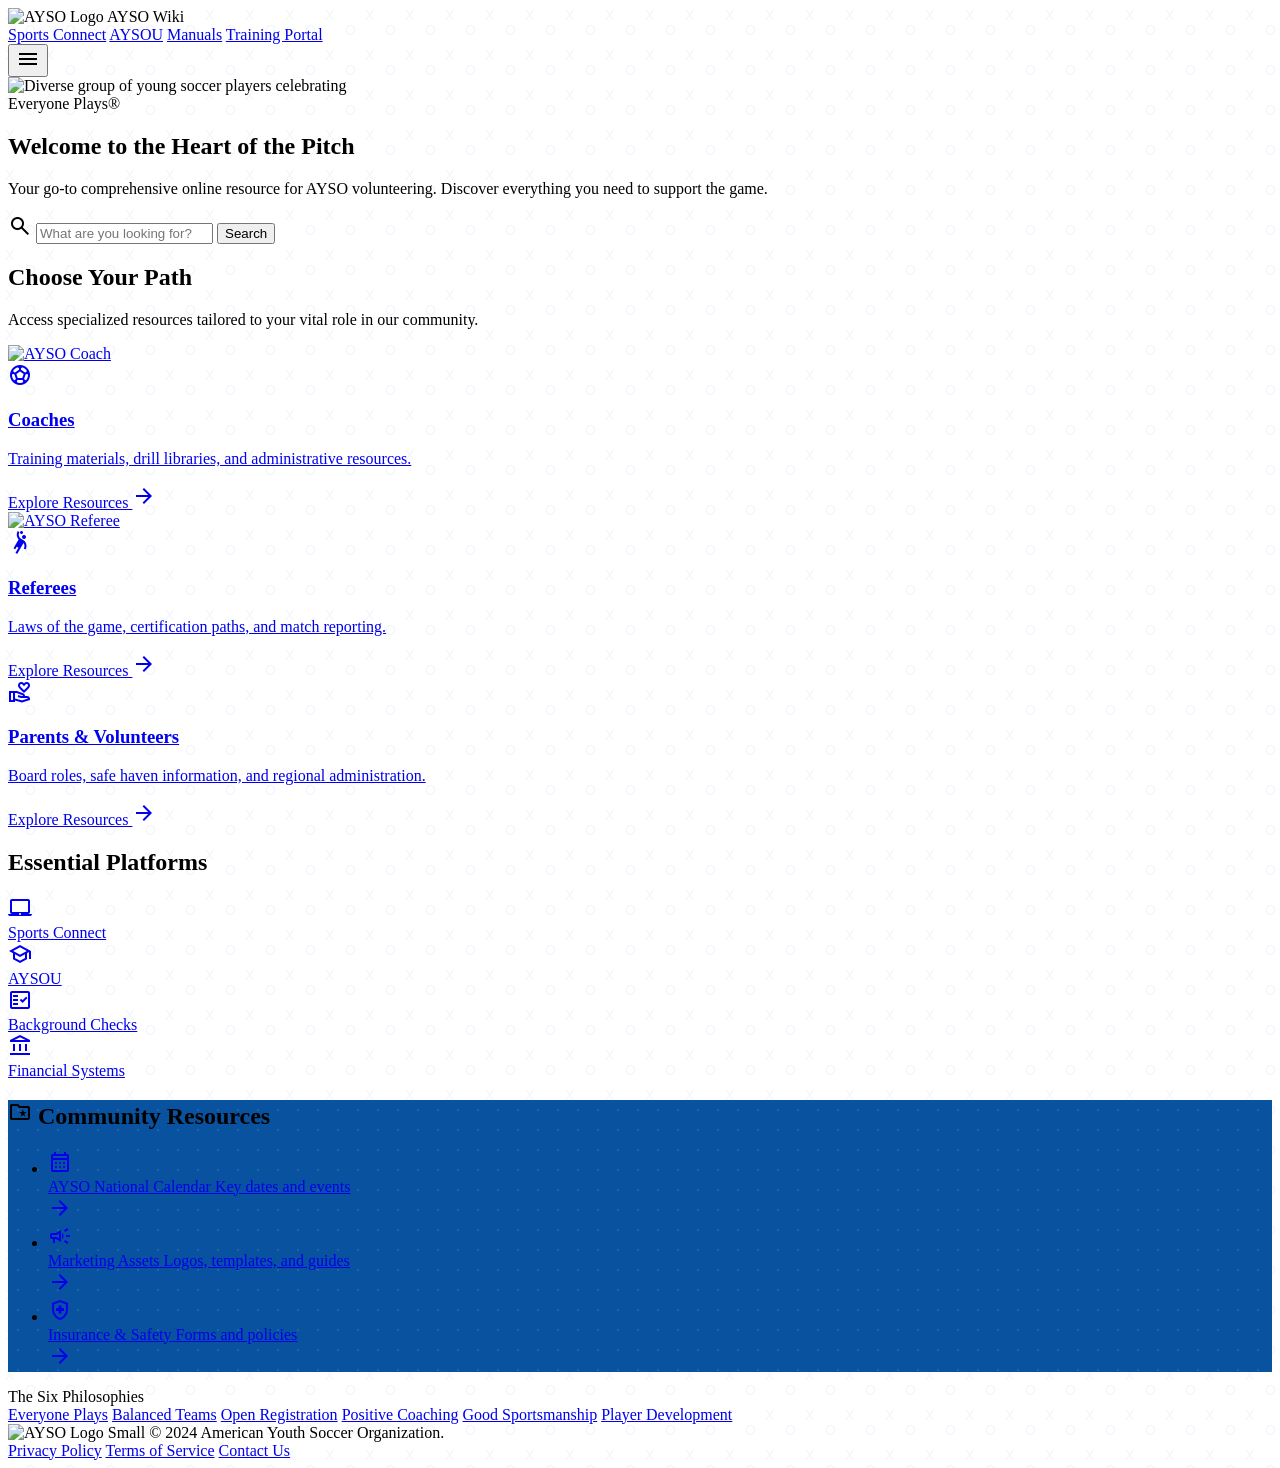
==== index.html @ 5b1cccb2 "Add initial index.html for AYSO Wiki homepage" ====
<!DOCTYPE html>

<html class="light" lang="en"><head>
<meta charset="utf-8"/>
<meta content="width=device-width, initial-scale=1.0" name="viewport"/>
<title>AYSO Wiki - Home</title>
<script src="https://cdn.tailwindcss.com?plugins=forms,container-queries"></script>
<link href="https://fonts.googleapis.com/css2?family=Roboto+Flex:opsz,wght@8..144,400;700&amp;family=Open+Sans:wght@400;700&amp;display=swap" rel="stylesheet"/>
<link href="https://fonts.googleapis.com/css2?family=Material+Symbols+Outlined:wght,FILL@100..700,0..1&amp;display=swap" rel="stylesheet"/>
<script id="tailwind-config">
        tailwind.config = {
            darkMode: "class",
            theme: {
                extend: {
                    "colors": {
                        "surface-variant": "#e4e2e2",
                        "secondary": "#b81114",
                        "on-primary-container": "#a9c8ff",
                        "trophy-gold": "#ffcd00",
                        "surface-container-low": "#f5f3f3",
                        "on-error": "#ffffff",
                        "secondary-fixed-dim": "#ffb4aa",
                        "secondary-fixed": "#ffdad5",
                        "on-background": "#1b1c1c",
                        "primary-fixed-dim": "#a9c7ff",
                        "on-surface-variant": "#424751",
                        "tertiary": "#214400",
                        "primary-container": "#08529f",
                        "error": "#ba1a1a",
                        "primary-fixed": "#d6e3ff",
                        "tertiary-fixed-dim": "#9bd767",
                        "pitch-green": "#6ba43a",
                        "on-primary-fixed": "#001b3d",
                        "surface-container-highest": "#e4e2e2",
                        "on-primary-fixed-variant": "#00468b",
                        "on-error-container": "#93000a",
                        "on-secondary-fixed-variant": "#930009",
                        "primary": "#003b77",
                        "on-tertiary-container": "#9bd867",
                        "on-secondary-container": "#fffbff",
                        "background": "#fbf9f8",
                        "surface-dim": "#dbd9d9",
                        "surface": "#fbf9f8",
                        "surface-container-high": "#eae8e7",
                        "surface-bright": "#fbf9f8",
                        "ayso-blue": "#08529f",
                        "surface-container-lowest": "#ffffff",
                        "ayso-red": "#ef3e35",
                        "surface-container": "#f0eded",
                        "secondary-container": "#dc302a",
                        "on-secondary-fixed": "#410001",
                        "error-container": "#ffdad6",
                        "on-tertiary-fixed": "#0c2000",
                        "outline": "#727782",
                        "inverse-on-surface": "#f2f0f0",
                        "on-primary": "#ffffff",
                        "surface-tint": "#205eab",
                        "navy-deep": "#0a2240",
                        "tertiary-container": "#305e00",
                        "inverse-surface": "#303030",
                        "on-tertiary-fixed-variant": "#285000",
                        "inverse-primary": "#a9c7ff",
                        "outline-variant": "#c2c6d3",
                        "on-surface": "#1b1c1c",
                        "tertiary-fixed": "#b6f47f",
                        "on-secondary": "#ffffff",
                        "canvas-white": "#ffffff",
                        "on-tertiary": "#ffffff",
                        "sky-blue": "#3cb4e5"
                    },
                    "borderRadius": {
                        "DEFAULT": "0.125rem",
                        "lg": "0.25rem",
                        "xl": "0.5rem",
                        "full": "0.75rem"
                    },
                    "spacing": {
                        "margin-mobile": "20px",
                        "gutter-mobile": "16px",
                        "unit": "8px",
                        "margin-desktop": "40px",
                        "gutter-desktop": "24px"
                    },
                    "fontFamily": {
                        "label-lg": ["Open Sans"],
                        "display-lg": ["Roboto Flex"],
                        "headline-md": ["Roboto Flex"],
                        "body-sm": ["Open Sans"],
                        "headline-sm": ["Roboto Flex"],
                        "headline-lg-mobile": ["Roboto Flex"],
                        "body-lg": ["Open Sans"],
                        "body-md": ["Open Sans"],
                        "label-md": ["Open Sans"],
                        "headline-lg": ["Roboto Flex"]
                    },
                    "fontSize": {
                        "label-lg": ["14px", { "lineHeight": "20px", "letterSpacing": "0.05em", "fontWeight": "700" }],
                        "display-lg": ["48px", { "lineHeight": "56px", "letterSpacing": "-0.02em", "fontWeight": "700" }],
                        "headline-md": ["24px", { "lineHeight": "32px", "fontWeight": "700" }],
                        "body-sm": ["14px", { "lineHeight": "24px", "fontWeight": "400" }],
                        "headline-sm": ["20px", { "lineHeight": "28px", "fontWeight": "700" }],
                        "headline-lg-mobile": ["28px", { "lineHeight": "36px", "fontWeight": "700" }],
                        "body-lg": ["18px", { "lineHeight": "32px", "fontWeight": "400" }],
                        "body-md": ["16px", { "lineHeight": "28px", "fontWeight": "400" }],
                        "label-md": ["12px", { "lineHeight": "16px", "letterSpacing": "0.05em", "fontWeight": "700" }],
                        "headline-lg": ["32px", { "lineHeight": "40px", "fontWeight": "700" }]
                    }
                }
            }
        }
    </script>
<style>
        .chalkboard-bg {
            background-color: #08529f;
            background-image: radial-gradient(rgba(255, 255, 255, 0.1) 1px, transparent 1px);
            background-size: 20px 20px;
        }
        .xo-pattern {
            background-image: url('data:image/svg+xml;utf8,<svg width="40" height="40" viewBox="0 0 40 40" xmlns="http://www.w3.org/2000/svg"><text x="5" y="20" fill="rgba(8,82,159,0.05)" font-family="sans-serif" font-size="14">X</text><text x="25" y="35" fill="rgba(8,82,159,0.05)" font-family="sans-serif" font-size="14">O</text></svg>');
        }
        .hero-overlay {
            background: linear-gradient(to right, rgba(8, 82, 159, 0.9) 0%, rgba(8, 82, 159, 0.6) 50%, rgba(0, 0, 0, 0.2) 100%);
        }
    </style>
</head>
<body class="bg-background text-on-background font-body-md min-h-screen flex flex-col xo-pattern">
<!-- Top Navigation -->
<header class="bg-canvas-white/95 backdrop-blur-sm border-b border-outline-variant shadow-sm sticky top-0 z-50">
<div class="max-w-7xl mx-auto px-margin-mobile md:px-margin-desktop h-20 flex justify-between items-center">
<div class="flex items-center gap-4">
<img alt="AYSO Logo" class="h-12 w-auto" src="https://lh3.googleusercontent.com/aida/[base64]"/>
<span class="font-headline-md text-ayso-blue font-bold hidden sm:block">AYSO Wiki</span>
</div>
<nav class="hidden md:flex items-center gap-8 font-label-lg">
<a class="text-on-surface hover:text-ayso-red transition-colors" href="#">Sports Connect</a>
<a class="text-on-surface hover:text-ayso-red transition-colors" href="#">AYSOU</a>
<a class="text-on-surface hover:text-ayso-red transition-colors" href="#">Manuals</a>
<a class="bg-ayso-red text-white px-6 py-2 rounded-full hover:bg-secondary-container transition-colors uppercase tracking-wider" href="#">Training Portal</a>
</nav>
<div class="flex items-center gap-4 md:hidden">
<button class="text-ayso-blue p-2">
<span class="material-symbols-outlined text-[28px]">menu</span>
</button>
</div>
</div>
</header>
<!-- Main Content -->
<main class="flex-1">
<!-- Hero Section -->
<section class="relative min-h-[80vh] flex items-center justify-center overflow-hidden">
<img alt="Diverse group of young soccer players celebrating" class="absolute inset-0 w-full h-full object-cover object-center" src="https://lh3.googleusercontent.com/aida-public/[base64]"/>
<div class="absolute inset-0 hero-overlay"></div>
<div class="relative z-10 w-full max-w-7xl mx-auto px-margin-mobile md:px-margin-desktop text-canvas-white">
<div class="max-w-2xl">
<span class="inline-block px-4 py-1 bg-ayso-red text-white font-label-lg rounded-full uppercase tracking-wider mb-6">Everyone Plays®</span>
<h1 class="font-display-lg text-5xl md:text-7xl font-bold mb-6 leading-tight drop-shadow-lg">Welcome to the Heart of the Pitch</h1>
<p class="font-body-lg text-xl md:text-2xl mb-10 opacity-95 drop-shadow-md">Your go-to comprehensive online resource for AYSO volunteering. Discover everything you need to support the game.</p>
<div class="relative max-w-xl">
<span class="material-symbols-outlined absolute left-4 top-1/2 -translate-y-1/2 text-ayso-blue text-[28px]">search</span>
<input class="w-full pl-14 pr-6 py-5 rounded-full border-0 focus:ring-4 focus:ring-ayso-blue/50 shadow-2xl text-body-lg bg-canvas-white text-on-surface placeholder-outline" placeholder="What are you looking for?" type="text"/>
<button class="absolute right-2 top-1/2 -translate-y-1/2 bg-ayso-blue text-white px-6 py-3 rounded-full font-label-lg hover:bg-navy-deep transition-colors">Search</button>
</div>
</div>
</div>
<!-- Chalkboard dots overlay effect -->
<div class="absolute inset-0 bg-[radial-gradient(rgba(255,255,255,0.1)_2px,transparent_2px)] bg-[size:40px_40px] pointer-events-none opacity-30"></div>
</section>
<div class="max-w-7xl mx-auto px-margin-mobile md:px-margin-desktop py-20 space-y-24">
<!-- Dynamic Role Navigation -->
<section>
<div class="text-center max-w-3xl mx-auto mb-16">
<h2 class="font-headline-lg text-4xl text-ayso-blue font-bold mb-4">Choose Your Path</h2>
<p class="text-body-lg text-on-surface-variant">Access specialized resources tailored to your vital role in our community.</p>
</div>
<div class="grid grid-cols-1 md:grid-cols-3 gap-8">
<!-- Coaches Card -->
<a class="group relative rounded-2xl overflow-hidden shadow-lg hover:shadow-2xl transition-all duration-300 block aspect-[4/5]" href="#">
<img alt="AYSO Coach" class="absolute inset-0 w-full h-full object-cover group-hover:scale-105 transition-transform duration-700" src="https://lh3.googleusercontent.com/aida-public/[base64]"/>
<div class="absolute inset-0 bg-gradient-to-t from-navy-deep via-navy-deep/40 to-transparent"></div>
<div class="absolute bottom-0 left-0 p-8 w-full">
<div class="w-14 h-14 bg-ayso-blue text-white rounded-full flex items-center justify-center mb-6 group-hover:bg-ayso-red transition-colors shadow-lg">
<span class="material-symbols-outlined text-[32px]">sports_soccer</span>
</div>
<h3 class="font-headline-md text-3xl text-white font-bold mb-3">Coaches</h3>
<p class="text-white/90 text-body-md mb-6 line-clamp-2">Training materials, drill libraries, and administrative resources.</p>
<span class="text-ayso-red font-label-lg uppercase tracking-wider flex items-center gap-2 group-hover:gap-4 transition-all">Explore Resources <span class="material-symbols-outlined">arrow_forward</span></span>
</div>
</a>
<!-- Referees Card -->
<a class="group relative rounded-2xl overflow-hidden shadow-lg hover:shadow-2xl transition-all duration-300 block aspect-[4/5]" href="#">
<img alt="AYSO Referee" class="absolute inset-0 w-full h-full object-cover group-hover:scale-105 transition-transform duration-700" src="https://lh3.googleusercontent.com/aida-public/[base64]"/>
<div class="absolute inset-0 bg-gradient-to-t from-navy-deep via-navy-deep/40 to-transparent"></div>
<div class="absolute bottom-0 left-0 p-8 w-full">
<div class="w-14 h-14 bg-ayso-blue text-white rounded-full flex items-center justify-center mb-6 group-hover:bg-ayso-red transition-colors shadow-lg">
<span class="material-symbols-outlined text-[32px]">sports_handball</span>
</div>
<h3 class="font-headline-md text-3xl text-white font-bold mb-3">Referees</h3>
<p class="text-white/90 text-body-md mb-6 line-clamp-2">Laws of the game, certification paths, and match reporting.</p>
<span class="text-ayso-red font-label-lg uppercase tracking-wider flex items-center gap-2 group-hover:gap-4 transition-all">Explore Resources <span class="material-symbols-outlined">arrow_forward</span></span>
</div>
</a>
<!-- Volunteers Card -->
<a class="group relative rounded-2xl overflow-hidden shadow-lg hover:shadow-2xl transition-all duration-300 block aspect-[4/5] bg-ayso-blue" href="#">
<div class="absolute inset-0 bg-[radial-gradient(rgba(255,255,255,0.2)_2px,transparent_2px)] bg-[size:20px_20px] opacity-50"></div>
<div class="absolute inset-0 bg-gradient-to-t from-navy-deep to-transparent"></div>
<div class="absolute bottom-0 left-0 p-8 w-full z-10">
<div class="w-14 h-14 bg-canvas-white text-ayso-blue rounded-full flex items-center justify-center mb-6 group-hover:bg-ayso-red group-hover:text-white transition-colors shadow-lg">
<span class="material-symbols-outlined text-[32px]">volunteer_activism</span>
</div>
<h3 class="font-headline-md text-3xl text-white font-bold mb-3">Parents &amp; Volunteers</h3>
<p class="text-white/90 text-body-md mb-6 line-clamp-2">Board roles, safe haven information, and regional administration.</p>
<span class="text-ayso-red font-label-lg uppercase tracking-wider flex items-center gap-2 group-hover:gap-4 transition-all">Explore Resources <span class="material-symbols-outlined">arrow_forward</span></span>
</div>
</a>
</div>
</section>
<!-- Quick Links & Resources Grid -->
<section class="grid grid-cols-1 lg:grid-cols-2 gap-12">
<div class="bg-surface-container-lowest rounded-3xl p-10 border border-outline-variant shadow-sm relative overflow-hidden">
<div class="absolute top-0 right-0 w-64 h-64 bg-ayso-blue/5 rounded-full blur-3xl -translate-y-1/2 translate-x-1/2"></div>
<h2 class="font-headline-md text-3xl text-ayso-blue mb-8 relative z-10">Essential Platforms</h2>
<div class="grid grid-cols-2 gap-6 relative z-10">
<a class="bg-surface-bright border border-outline-variant rounded-xl p-6 flex flex-col items-center text-center hover:border-ayso-blue hover:shadow-md hover:-translate-y-1 transition-all" href="#">
<div class="w-16 h-16 bg-surface-container-low rounded-full flex items-center justify-center mb-4">
<span class="material-symbols-outlined text-ayso-blue text-[32px]">laptop_mac</span>
</div>
<span class="font-label-lg text-on-surface">Sports Connect</span>
</a>
<a class="bg-surface-bright border border-outline-variant rounded-xl p-6 flex flex-col items-center text-center hover:border-ayso-blue hover:shadow-md hover:-translate-y-1 transition-all" href="#">
<div class="w-16 h-16 bg-surface-container-low rounded-full flex items-center justify-center mb-4">
<span class="material-symbols-outlined text-ayso-blue text-[32px]">school</span>
</div>
<span class="font-label-lg text-on-surface">AYSOU</span>
</a>
<a class="bg-surface-bright border border-outline-variant rounded-xl p-6 flex flex-col items-center text-center hover:border-ayso-blue hover:shadow-md hover:-translate-y-1 transition-all" href="#">
<div class="w-16 h-16 bg-surface-container-low rounded-full flex items-center justify-center mb-4">
<span class="material-symbols-outlined text-ayso-blue text-[32px]">fact_check</span>
</div>
<span class="font-label-lg text-on-surface">Background Checks</span>
</a>
<a class="bg-surface-bright border border-outline-variant rounded-xl p-6 flex flex-col items-center text-center hover:border-ayso-blue hover:shadow-md hover:-translate-y-1 transition-all" href="#">
<div class="w-16 h-16 bg-surface-container-low rounded-full flex items-center justify-center mb-4">
<span class="material-symbols-outlined text-ayso-blue text-[32px]">account_balance</span>
</div>
<span class="font-label-lg text-on-surface">Financial Systems</span>
</a>
</div>
</div>
<div class="bg-navy-deep text-white rounded-3xl p-10 shadow-xl relative overflow-hidden chalkboard-bg">
<h2 class="font-headline-md text-3xl mb-8 relative z-10 flex items-center gap-3">
<span class="material-symbols-outlined text-ayso-red text-[36px]">folder_special</span>
                        Community Resources
                    </h2>
<ul class="space-y-4 relative z-10">
<li>
<a class="flex items-center p-4 bg-white/10 rounded-xl hover:bg-ayso-red transition-colors group" href="#">
<div class="w-12 h-12 bg-white/20 rounded-lg flex items-center justify-center mr-4 group-hover:bg-white/30">
<span class="material-symbols-outlined text-white text-[24px]">calendar_month</span>
</div>
<div class="flex-1">
<span class="font-label-lg text-lg block">AYSO National Calendar</span>
<span class="text-white/70 text-sm">Key dates and events</span>
</div>
<span class="material-symbols-outlined text-white/50 group-hover:text-white group-hover:translate-x-1 transition-all">arrow_forward</span>
</a>
</li>
<li>
<a class="flex items-center p-4 bg-white/10 rounded-xl hover:bg-ayso-red transition-colors group" href="#">
<div class="w-12 h-12 bg-white/20 rounded-lg flex items-center justify-center mr-4 group-hover:bg-white/30">
<span class="material-symbols-outlined text-white text-[24px]">campaign</span>
</div>
<div class="flex-1">
<span class="font-label-lg text-lg block">Marketing Assets</span>
<span class="text-white/70 text-sm">Logos, templates, and guides</span>
</div>
<span class="material-symbols-outlined text-white/50 group-hover:text-white group-hover:translate-x-1 transition-all">arrow_forward</span>
</a>
</li>
<li>
<a class="flex items-center p-4 bg-white/10 rounded-xl hover:bg-ayso-red transition-colors group" href="#">
<div class="w-12 h-12 bg-white/20 rounded-lg flex items-center justify-center mr-4 group-hover:bg-white/30">
<span class="material-symbols-outlined text-white text-[24px]">health_and_safety</span>
</div>
<div class="flex-1">
<span class="font-label-lg text-lg block">Insurance &amp; Safety</span>
<span class="text-white/70 text-sm">Forms and policies</span>
</div>
<span class="material-symbols-outlined text-white/50 group-hover:text-white group-hover:translate-x-1 transition-all">arrow_forward</span>
</a>
</li>
</ul>
</div>
</section>
</div>
</main>
<!-- Footer -->
<footer class="bg-ayso-blue text-canvas-white py-16 px-margin-desktop w-full relative z-20">
<div class="max-w-7xl mx-auto flex flex-col items-center text-center gap-8">
<div class="font-headline-md text-3xl font-bold text-white mb-2">The Six Philosophies</div>
<div class="flex flex-wrap justify-center gap-6 md:gap-10 max-w-5xl">
<a class="text-white font-label-lg text-lg underline decoration-ayso-red decoration-2 underline-offset-4 hover:text-trophy-gold transition-colors" href="#">Everyone Plays</a>
<a class="text-white/90 font-label-lg text-lg hover:text-white hover:underline decoration-ayso-red decoration-2 underline-offset-4 transition-all" href="#">Balanced Teams</a>
<a class="text-white/90 font-label-lg text-lg hover:text-white hover:underline decoration-ayso-red decoration-2 underline-offset-4 transition-all" href="#">Open Registration</a>
<a class="text-white/90 font-label-lg text-lg hover:text-white hover:underline decoration-ayso-red decoration-2 underline-offset-4 transition-all" href="#">Positive Coaching</a>
<a class="text-white/90 font-label-lg text-lg hover:text-white hover:underline decoration-ayso-red decoration-2 underline-offset-4 transition-all" href="#">Good Sportsmanship</a>
<a class="text-white/90 font-label-lg text-lg hover:text-white hover:underline decoration-ayso-red decoration-2 underline-offset-4 transition-all" href="#">Player Development</a>
</div>
<div class="w-full h-px bg-white/20 my-4 max-w-3xl"></div>
<div class="flex flex-col md:flex-row items-center justify-between w-full max-w-5xl text-white/70 text-sm">
<div class="flex items-center gap-4 mb-4 md:mb-0">
<img alt="AYSO Logo Small" class="h-8 w-auto brightness-0 invert opacity-70" src="https://lh3.googleusercontent.com/aida/[base64]"/>
<span>© 2024 American Youth Soccer Organization.</span>
</div>
<div class="flex gap-6">
<a class="hover:text-white transition-colors" href="#">Privacy Policy</a>
<a class="hover:text-white transition-colors" href="#">Terms of Service</a>
<a class="hover:text-white transition-colors" href="#">Contact Us</a>
</div>
</div>
</div>
</footer>
</body></html>
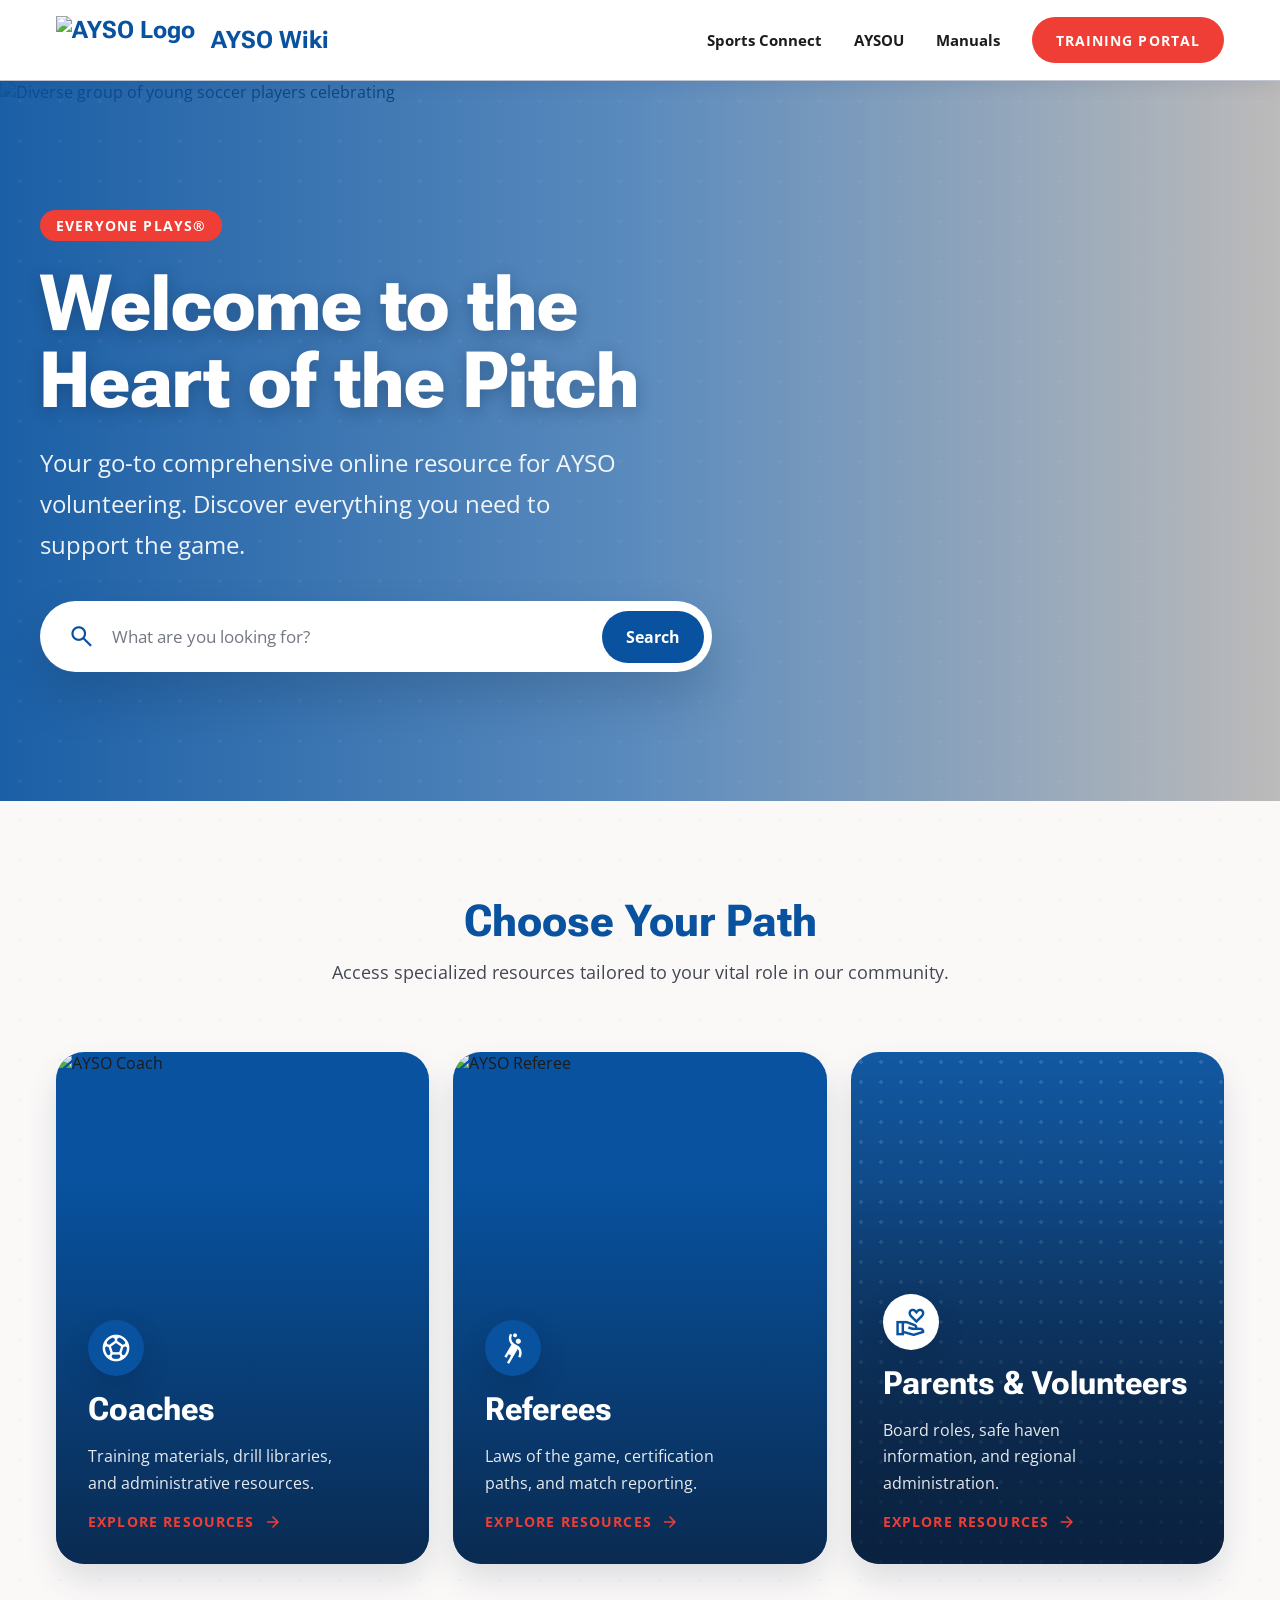
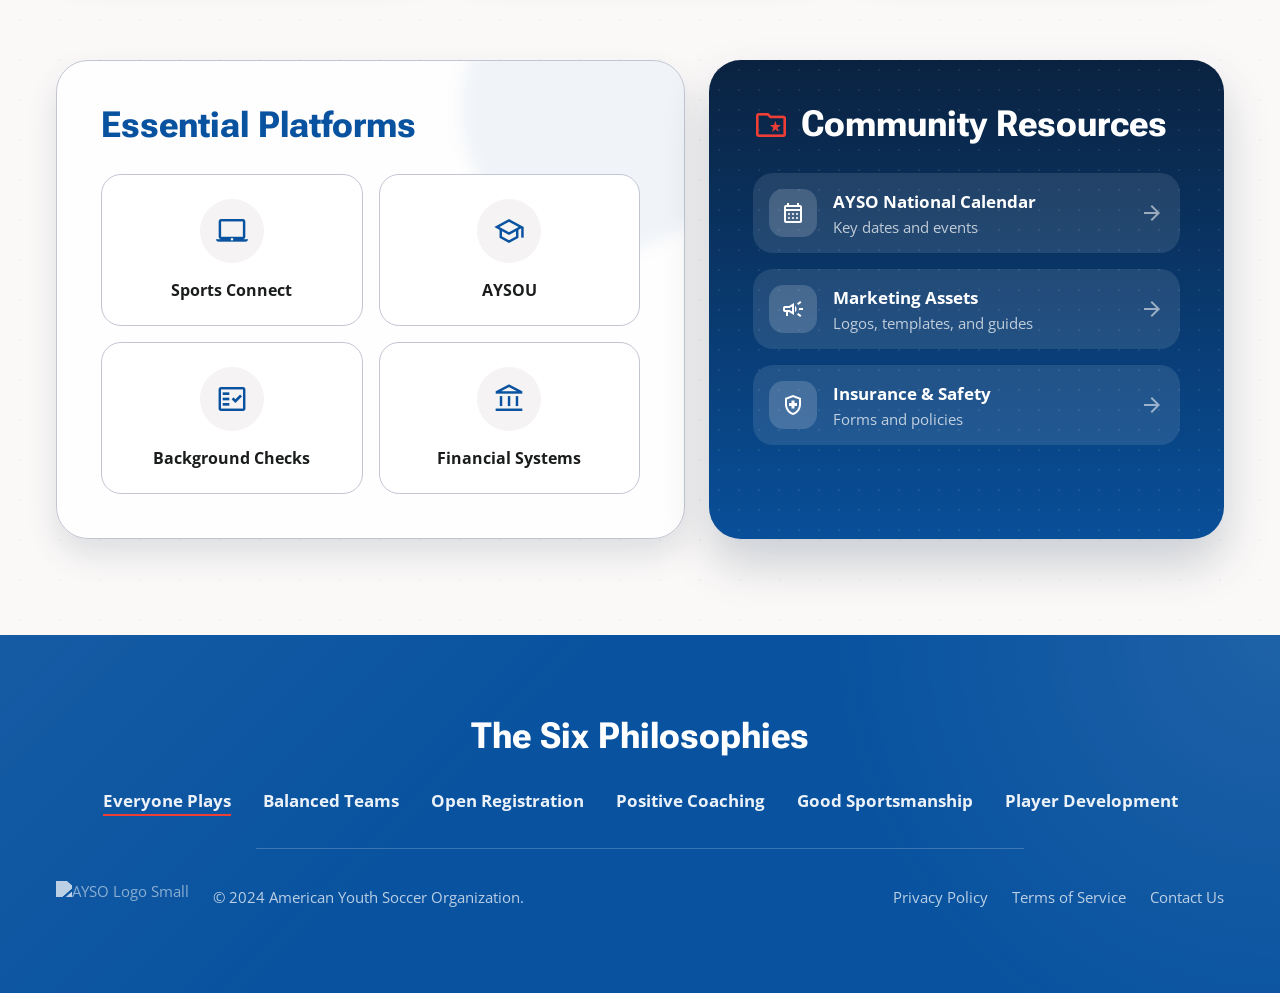
==== commit 7fc6efec: "Remove tailwind" ====
--- a/index.html
+++ b/index.html
@@ -1,322 +1,200 @@
 <!DOCTYPE html>
-
-<html class="light" lang="en"><head>
-<meta charset="utf-8"/>
-<meta content="width=device-width, initial-scale=1.0" name="viewport"/>
-<title>AYSO Wiki - Home</title>
-<script src="https://cdn.tailwindcss.com?plugins=forms,container-queries"></script>
-<link href="https://fonts.googleapis.com/css2?family=Roboto+Flex:opsz,wght@8..144,400;700&amp;family=Open+Sans:wght@400;700&amp;display=swap" rel="stylesheet"/>
-<link href="https://fonts.googleapis.com/css2?family=Material+Symbols+Outlined:wght,FILL@100..700,0..1&amp;display=swap" rel="stylesheet"/>
-<script id="tailwind-config">
-        tailwind.config = {
-            darkMode: "class",
-            theme: {
-                extend: {
-                    "colors": {
-                        "surface-variant": "#e4e2e2",
-                        "secondary": "#b81114",
-                        "on-primary-container": "#a9c8ff",
-                        "trophy-gold": "#ffcd00",
-                        "surface-container-low": "#f5f3f3",
-                        "on-error": "#ffffff",
-                        "secondary-fixed-dim": "#ffb4aa",
-                        "secondary-fixed": "#ffdad5",
-                        "on-background": "#1b1c1c",
-                        "primary-fixed-dim": "#a9c7ff",
-                        "on-surface-variant": "#424751",
-                        "tertiary": "#214400",
-                        "primary-container": "#08529f",
-                        "error": "#ba1a1a",
-                        "primary-fixed": "#d6e3ff",
-                        "tertiary-fixed-dim": "#9bd767",
-                        "pitch-green": "#6ba43a",
-                        "on-primary-fixed": "#001b3d",
-                        "surface-container-highest": "#e4e2e2",
-                        "on-primary-fixed-variant": "#00468b",
-                        "on-error-container": "#93000a",
-                        "on-secondary-fixed-variant": "#930009",
-                        "primary": "#003b77",
-                        "on-tertiary-container": "#9bd867",
-                        "on-secondary-container": "#fffbff",
-                        "background": "#fbf9f8",
-                        "surface-dim": "#dbd9d9",
-                        "surface": "#fbf9f8",
-                        "surface-container-high": "#eae8e7",
-                        "surface-bright": "#fbf9f8",
-                        "ayso-blue": "#08529f",
-                        "surface-container-lowest": "#ffffff",
-                        "ayso-red": "#ef3e35",
-                        "surface-container": "#f0eded",
-                        "secondary-container": "#dc302a",
-                        "on-secondary-fixed": "#410001",
-                        "error-container": "#ffdad6",
-                        "on-tertiary-fixed": "#0c2000",
-                        "outline": "#727782",
-                        "inverse-on-surface": "#f2f0f0",
-                        "on-primary": "#ffffff",
-                        "surface-tint": "#205eab",
-                        "navy-deep": "#0a2240",
-                        "tertiary-container": "#305e00",
-                        "inverse-surface": "#303030",
-                        "on-tertiary-fixed-variant": "#285000",
-                        "inverse-primary": "#a9c7ff",
-                        "outline-variant": "#c2c6d3",
-                        "on-surface": "#1b1c1c",
-                        "tertiary-fixed": "#b6f47f",
-                        "on-secondary": "#ffffff",
-                        "canvas-white": "#ffffff",
-                        "on-tertiary": "#ffffff",
-                        "sky-blue": "#3cb4e5"
-                    },
-                    "borderRadius": {
-                        "DEFAULT": "0.125rem",
-                        "lg": "0.25rem",
-                        "xl": "0.5rem",
-                        "full": "0.75rem"
-                    },
-                    "spacing": {
-                        "margin-mobile": "20px",
-                        "gutter-mobile": "16px",
-                        "unit": "8px",
-                        "margin-desktop": "40px",
-                        "gutter-desktop": "24px"
-                    },
-                    "fontFamily": {
-                        "label-lg": ["Open Sans"],
-                        "display-lg": ["Roboto Flex"],
-                        "headline-md": ["Roboto Flex"],
-                        "body-sm": ["Open Sans"],
-                        "headline-sm": ["Roboto Flex"],
-                        "headline-lg-mobile": ["Roboto Flex"],
-                        "body-lg": ["Open Sans"],
-                        "body-md": ["Open Sans"],
-                        "label-md": ["Open Sans"],
-                        "headline-lg": ["Roboto Flex"]
-                    },
-                    "fontSize": {
-                        "label-lg": ["14px", { "lineHeight": "20px", "letterSpacing": "0.05em", "fontWeight": "700" }],
-                        "display-lg": ["48px", { "lineHeight": "56px", "letterSpacing": "-0.02em", "fontWeight": "700" }],
-                        "headline-md": ["24px", { "lineHeight": "32px", "fontWeight": "700" }],
-                        "body-sm": ["14px", { "lineHeight": "24px", "fontWeight": "400" }],
-                        "headline-sm": ["20px", { "lineHeight": "28px", "fontWeight": "700" }],
-                        "headline-lg-mobile": ["28px", { "lineHeight": "36px", "fontWeight": "700" }],
-                        "body-lg": ["18px", { "lineHeight": "32px", "fontWeight": "400" }],
-                        "body-md": ["16px", { "lineHeight": "28px", "fontWeight": "400" }],
-                        "label-md": ["12px", { "lineHeight": "16px", "letterSpacing": "0.05em", "fontWeight": "700" }],
-                        "headline-lg": ["32px", { "lineHeight": "40px", "fontWeight": "700" }]
-                    }
-                }
-            }
-        }
-    </script>
-<style>
-        .chalkboard-bg {
-            background-color: #08529f;
-            background-image: radial-gradient(rgba(255, 255, 255, 0.1) 1px, transparent 1px);
-            background-size: 20px 20px;
-        }
-        .xo-pattern {
-            background-image: url('data:image/svg+xml;utf8,<svg width="40" height="40" viewBox="0 0 40 40" xmlns="http://www.w3.org/2000/svg"><text x="5" y="20" fill="rgba(8,82,159,0.05)" font-family="sans-serif" font-size="14">X</text><text x="25" y="35" fill="rgba(8,82,159,0.05)" font-family="sans-serif" font-size="14">O</text></svg>');
-        }
-        .hero-overlay {
-            background: linear-gradient(to right, rgba(8, 82, 159, 0.9) 0%, rgba(8, 82, 159, 0.6) 50%, rgba(0, 0, 0, 0.2) 100%);
-        }
-    </style>
+<html lang="en">
+<head>
+    <meta charset="utf-8"/>
+    <meta content="width=device-width, initial-scale=1.0" name="viewport"/>
+    <title>AYSO Wiki - Home</title>
+    <link href="https://fonts.googleapis.com" rel="preconnect"/>
+    <link crossorigin="" href="https://fonts.gstatic.com" rel="preconnect"/>
+    <link href="https://fonts.googleapis.com/css2?family=Roboto+Flex:opsz,wght@8..144,400;700&amp;family=Open+Sans:wght@400;700&amp;display=swap" rel="stylesheet"/>
+    <link href="https://fonts.googleapis.com/css2?family=Material+Symbols+Outlined:wght,FILL@100..700,0..1&amp;display=swap" rel="stylesheet"/>
+    <link href="styles.css" rel="stylesheet"/>
 </head>
-<body class="bg-background text-on-background font-body-md min-h-screen flex flex-col xo-pattern">
-<!-- Top Navigation -->
-<header class="bg-canvas-white/95 backdrop-blur-sm border-b border-outline-variant shadow-sm sticky top-0 z-50">
-<div class="max-w-7xl mx-auto px-margin-mobile md:px-margin-desktop h-20 flex justify-between items-center">
-<div class="flex items-center gap-4">
-<img alt="AYSO Logo" class="h-12 w-auto" src="https://lh3.googleusercontent.com/aida/[base64]"/>
-<span class="font-headline-md text-ayso-blue font-bold hidden sm:block">AYSO Wiki</span>
-</div>
-<nav class="hidden md:flex items-center gap-8 font-label-lg">
-<a class="text-on-surface hover:text-ayso-red transition-colors" href="#">Sports Connect</a>
-<a class="text-on-surface hover:text-ayso-red transition-colors" href="#">AYSOU</a>
-<a class="text-on-surface hover:text-ayso-red transition-colors" href="#">Manuals</a>
-<a class="bg-ayso-red text-white px-6 py-2 rounded-full hover:bg-secondary-container transition-colors uppercase tracking-wider" href="#">Training Portal</a>
-</nav>
-<div class="flex items-center gap-4 md:hidden">
-<button class="text-ayso-blue p-2">
-<span class="material-symbols-outlined text-[28px]">menu</span>
-</button>
-</div>
-</div>
-</header>
-<!-- Main Content -->
-<main class="flex-1">
-<!-- Hero Section -->
-<section class="relative min-h-[80vh] flex items-center justify-center overflow-hidden">
-<img alt="Diverse group of young soccer players celebrating" class="absolute inset-0 w-full h-full object-cover object-center" src="https://lh3.googleusercontent.com/aida-public/[base64]"/>
-<div class="absolute inset-0 hero-overlay"></div>
-<div class="relative z-10 w-full max-w-7xl mx-auto px-margin-mobile md:px-margin-desktop text-canvas-white">
-<div class="max-w-2xl">
-<span class="inline-block px-4 py-1 bg-ayso-red text-white font-label-lg rounded-full uppercase tracking-wider mb-6">Everyone Plays®</span>
-<h1 class="font-display-lg text-5xl md:text-7xl font-bold mb-6 leading-tight drop-shadow-lg">Welcome to the Heart of the Pitch</h1>
-<p class="font-body-lg text-xl md:text-2xl mb-10 opacity-95 drop-shadow-md">Your go-to comprehensive online resource for AYSO volunteering. Discover everything you need to support the game.</p>
-<div class="relative max-w-xl">
-<span class="material-symbols-outlined absolute left-4 top-1/2 -translate-y-1/2 text-ayso-blue text-[28px]">search</span>
-<input class="w-full pl-14 pr-6 py-5 rounded-full border-0 focus:ring-4 focus:ring-ayso-blue/50 shadow-2xl text-body-lg bg-canvas-white text-on-surface placeholder-outline" placeholder="What are you looking for?" type="text"/>
-<button class="absolute right-2 top-1/2 -translate-y-1/2 bg-ayso-blue text-white px-6 py-3 rounded-full font-label-lg hover:bg-navy-deep transition-colors">Search</button>
-</div>
-</div>
-</div>
-<!-- Chalkboard dots overlay effect -->
-<div class="absolute inset-0 bg-[radial-gradient(rgba(255,255,255,0.1)_2px,transparent_2px)] bg-[size:40px_40px] pointer-events-none opacity-30"></div>
-</section>
-<div class="max-w-7xl mx-auto px-margin-mobile md:px-margin-desktop py-20 space-y-24">
-<!-- Dynamic Role Navigation -->
-<section>
-<div class="text-center max-w-3xl mx-auto mb-16">
-<h2 class="font-headline-lg text-4xl text-ayso-blue font-bold mb-4">Choose Your Path</h2>
-<p class="text-body-lg text-on-surface-variant">Access specialized resources tailored to your vital role in our community.</p>
-</div>
-<div class="grid grid-cols-1 md:grid-cols-3 gap-8">
-<!-- Coaches Card -->
-<a class="group relative rounded-2xl overflow-hidden shadow-lg hover:shadow-2xl transition-all duration-300 block aspect-[4/5]" href="#">
-<img alt="AYSO Coach" class="absolute inset-0 w-full h-full object-cover group-hover:scale-105 transition-transform duration-700" src="https://lh3.googleusercontent.com/aida-public/[base64]"/>
-<div class="absolute inset-0 bg-gradient-to-t from-navy-deep via-navy-deep/40 to-transparent"></div>
-<div class="absolute bottom-0 left-0 p-8 w-full">
-<div class="w-14 h-14 bg-ayso-blue text-white rounded-full flex items-center justify-center mb-6 group-hover:bg-ayso-red transition-colors shadow-lg">
-<span class="material-symbols-outlined text-[32px]">sports_soccer</span>
-</div>
-<h3 class="font-headline-md text-3xl text-white font-bold mb-3">Coaches</h3>
-<p class="text-white/90 text-body-md mb-6 line-clamp-2">Training materials, drill libraries, and administrative resources.</p>
-<span class="text-ayso-red font-label-lg uppercase tracking-wider flex items-center gap-2 group-hover:gap-4 transition-all">Explore Resources <span class="material-symbols-outlined">arrow_forward</span></span>
-</div>
-</a>
-<!-- Referees Card -->
-<a class="group relative rounded-2xl overflow-hidden shadow-lg hover:shadow-2xl transition-all duration-300 block aspect-[4/5]" href="#">
-<img alt="AYSO Referee" class="absolute inset-0 w-full h-full object-cover group-hover:scale-105 transition-transform duration-700" src="https://lh3.googleusercontent.com/aida-public/[base64]"/>
-<div class="absolute inset-0 bg-gradient-to-t from-navy-deep via-navy-deep/40 to-transparent"></div>
-<div class="absolute bottom-0 left-0 p-8 w-full">
-<div class="w-14 h-14 bg-ayso-blue text-white rounded-full flex items-center justify-center mb-6 group-hover:bg-ayso-red transition-colors shadow-lg">
-<span class="material-symbols-outlined text-[32px]">sports_handball</span>
-</div>
-<h3 class="font-headline-md text-3xl text-white font-bold mb-3">Referees</h3>
-<p class="text-white/90 text-body-md mb-6 line-clamp-2">Laws of the game, certification paths, and match reporting.</p>
-<span class="text-ayso-red font-label-lg uppercase tracking-wider flex items-center gap-2 group-hover:gap-4 transition-all">Explore Resources <span class="material-symbols-outlined">arrow_forward</span></span>
-</div>
-</a>
-<!-- Volunteers Card -->
-<a class="group relative rounded-2xl overflow-hidden shadow-lg hover:shadow-2xl transition-all duration-300 block aspect-[4/5] bg-ayso-blue" href="#">
-<div class="absolute inset-0 bg-[radial-gradient(rgba(255,255,255,0.2)_2px,transparent_2px)] bg-[size:20px_20px] opacity-50"></div>
-<div class="absolute inset-0 bg-gradient-to-t from-navy-deep to-transparent"></div>
-<div class="absolute bottom-0 left-0 p-8 w-full z-10">
-<div class="w-14 h-14 bg-canvas-white text-ayso-blue rounded-full flex items-center justify-center mb-6 group-hover:bg-ayso-red group-hover:text-white transition-colors shadow-lg">
-<span class="material-symbols-outlined text-[32px]">volunteer_activism</span>
-</div>
-<h3 class="font-headline-md text-3xl text-white font-bold mb-3">Parents &amp; Volunteers</h3>
-<p class="text-white/90 text-body-md mb-6 line-clamp-2">Board roles, safe haven information, and regional administration.</p>
-<span class="text-ayso-red font-label-lg uppercase tracking-wider flex items-center gap-2 group-hover:gap-4 transition-all">Explore Resources <span class="material-symbols-outlined">arrow_forward</span></span>
-</div>
-</a>
-</div>
-</section>
-<!-- Quick Links & Resources Grid -->
-<section class="grid grid-cols-1 lg:grid-cols-2 gap-12">
-<div class="bg-surface-container-lowest rounded-3xl p-10 border border-outline-variant shadow-sm relative overflow-hidden">
-<div class="absolute top-0 right-0 w-64 h-64 bg-ayso-blue/5 rounded-full blur-3xl -translate-y-1/2 translate-x-1/2"></div>
-<h2 class="font-headline-md text-3xl text-ayso-blue mb-8 relative z-10">Essential Platforms</h2>
-<div class="grid grid-cols-2 gap-6 relative z-10">
-<a class="bg-surface-bright border border-outline-variant rounded-xl p-6 flex flex-col items-center text-center hover:border-ayso-blue hover:shadow-md hover:-translate-y-1 transition-all" href="#">
-<div class="w-16 h-16 bg-surface-container-low rounded-full flex items-center justify-center mb-4">
-<span class="material-symbols-outlined text-ayso-blue text-[32px]">laptop_mac</span>
-</div>
-<span class="font-label-lg text-on-surface">Sports Connect</span>
-</a>
-<a class="bg-surface-bright border border-outline-variant rounded-xl p-6 flex flex-col items-center text-center hover:border-ayso-blue hover:shadow-md hover:-translate-y-1 transition-all" href="#">
-<div class="w-16 h-16 bg-surface-container-low rounded-full flex items-center justify-center mb-4">
-<span class="material-symbols-outlined text-ayso-blue text-[32px]">school</span>
-</div>
-<span class="font-label-lg text-on-surface">AYSOU</span>
-</a>
-<a class="bg-surface-bright border border-outline-variant rounded-xl p-6 flex flex-col items-center text-center hover:border-ayso-blue hover:shadow-md hover:-translate-y-1 transition-all" href="#">
-<div class="w-16 h-16 bg-surface-container-low rounded-full flex items-center justify-center mb-4">
-<span class="material-symbols-outlined text-ayso-blue text-[32px]">fact_check</span>
-</div>
-<span class="font-label-lg text-on-surface">Background Checks</span>
-</a>
-<a class="bg-surface-bright border border-outline-variant rounded-xl p-6 flex flex-col items-center text-center hover:border-ayso-blue hover:shadow-md hover:-translate-y-1 transition-all" href="#">
-<div class="w-16 h-16 bg-surface-container-low rounded-full flex items-center justify-center mb-4">
-<span class="material-symbols-outlined text-ayso-blue text-[32px]">account_balance</span>
-</div>
-<span class="font-label-lg text-on-surface">Financial Systems</span>
-</a>
-</div>
-</div>
-<div class="bg-navy-deep text-white rounded-3xl p-10 shadow-xl relative overflow-hidden chalkboard-bg">
-<h2 class="font-headline-md text-3xl mb-8 relative z-10 flex items-center gap-3">
-<span class="material-symbols-outlined text-ayso-red text-[36px]">folder_special</span>
-                        Community Resources
-                    </h2>
-<ul class="space-y-4 relative z-10">
-<li>
-<a class="flex items-center p-4 bg-white/10 rounded-xl hover:bg-ayso-red transition-colors group" href="#">
-<div class="w-12 h-12 bg-white/20 rounded-lg flex items-center justify-center mr-4 group-hover:bg-white/30">
-<span class="material-symbols-outlined text-white text-[24px]">calendar_month</span>
-</div>
-<div class="flex-1">
-<span class="font-label-lg text-lg block">AYSO National Calendar</span>
-<span class="text-white/70 text-sm">Key dates and events</span>
-</div>
-<span class="material-symbols-outlined text-white/50 group-hover:text-white group-hover:translate-x-1 transition-all">arrow_forward</span>
-</a>
-</li>
-<li>
-<a class="flex items-center p-4 bg-white/10 rounded-xl hover:bg-ayso-red transition-colors group" href="#">
-<div class="w-12 h-12 bg-white/20 rounded-lg flex items-center justify-center mr-4 group-hover:bg-white/30">
-<span class="material-symbols-outlined text-white text-[24px]">campaign</span>
-</div>
-<div class="flex-1">
-<span class="font-label-lg text-lg block">Marketing Assets</span>
-<span class="text-white/70 text-sm">Logos, templates, and guides</span>
-</div>
-<span class="material-symbols-outlined text-white/50 group-hover:text-white group-hover:translate-x-1 transition-all">arrow_forward</span>
-</a>
-</li>
-<li>
-<a class="flex items-center p-4 bg-white/10 rounded-xl hover:bg-ayso-red transition-colors group" href="#">
-<div class="w-12 h-12 bg-white/20 rounded-lg flex items-center justify-center mr-4 group-hover:bg-white/30">
-<span class="material-symbols-outlined text-white text-[24px]">health_and_safety</span>
-</div>
-<div class="flex-1">
-<span class="font-label-lg text-lg block">Insurance &amp; Safety</span>
-<span class="text-white/70 text-sm">Forms and policies</span>
-</div>
-<span class="material-symbols-outlined text-white/50 group-hover:text-white group-hover:translate-x-1 transition-all">arrow_forward</span>
-</a>
-</li>
-</ul>
-</div>
-</section>
-</div>
-</main>
-<!-- Footer -->
-<footer class="bg-ayso-blue text-canvas-white py-16 px-margin-desktop w-full relative z-20">
-<div class="max-w-7xl mx-auto flex flex-col items-center text-center gap-8">
-<div class="font-headline-md text-3xl font-bold text-white mb-2">The Six Philosophies</div>
-<div class="flex flex-wrap justify-center gap-6 md:gap-10 max-w-5xl">
-<a class="text-white font-label-lg text-lg underline decoration-ayso-red decoration-2 underline-offset-4 hover:text-trophy-gold transition-colors" href="#">Everyone Plays</a>
-<a class="text-white/90 font-label-lg text-lg hover:text-white hover:underline decoration-ayso-red decoration-2 underline-offset-4 transition-all" href="#">Balanced Teams</a>
-<a class="text-white/90 font-label-lg text-lg hover:text-white hover:underline decoration-ayso-red decoration-2 underline-offset-4 transition-all" href="#">Open Registration</a>
-<a class="text-white/90 font-label-lg text-lg hover:text-white hover:underline decoration-ayso-red decoration-2 underline-offset-4 transition-all" href="#">Positive Coaching</a>
-<a class="text-white/90 font-label-lg text-lg hover:text-white hover:underline decoration-ayso-red decoration-2 underline-offset-4 transition-all" href="#">Good Sportsmanship</a>
-<a class="text-white/90 font-label-lg text-lg hover:text-white hover:underline decoration-ayso-red decoration-2 underline-offset-4 transition-all" href="#">Player Development</a>
-</div>
-<div class="w-full h-px bg-white/20 my-4 max-w-3xl"></div>
-<div class="flex flex-col md:flex-row items-center justify-between w-full max-w-5xl text-white/70 text-sm">
-<div class="flex items-center gap-4 mb-4 md:mb-0">
-<img alt="AYSO Logo Small" class="h-8 w-auto brightness-0 invert opacity-70" src="https://lh3.googleusercontent.com/aida/[base64]"/>
-<span>© 2024 American Youth Soccer Organization.</span>
-</div>
-<div class="flex gap-6">
-<a class="hover:text-white transition-colors" href="#">Privacy Policy</a>
-<a class="hover:text-white transition-colors" href="#">Terms of Service</a>
-<a class="hover:text-white transition-colors" href="#">Contact Us</a>
-</div>
-</div>
-</div>
-</footer>
-</body></html>
+<body>
+    <header class="site-header">
+        <div class="shell header-bar">
+            <a class="brand" href="#">
+                <img alt="AYSO Logo" src="https://lh3.googleusercontent.com/aida/[base64]"/>
+                <span>AYSO Wiki</span>
+            </a>
+            <nav aria-label="Primary" class="desktop-nav">
+                <a class="nav-link" href="#">Sports Connect</a>
+                <a class="nav-link" href="#">AYSOU</a>
+                <a class="nav-link" href="#">Manuals</a>
+                <a class="nav-cta" href="#">Training Portal</a>
+            </nav>
+            <details class="mobile-nav">
+                <summary aria-label="Open navigation menu">
+                    <span aria-hidden="true" class="material-symbols-outlined">menu</span>
+                </summary>
+                <nav aria-label="Mobile primary">
+                    <a href="#">Sports Connect</a>
+                    <a href="#">AYSOU</a>
+                    <a href="#">Manuals</a>
+                    <a class="nav-cta" href="#">Training Portal</a>
+                </nav>
+            </details>
+        </div>
+    </header>
+
+    <main class="page-main">
+        <section class="hero">
+            <img alt="Diverse group of young soccer players celebrating" class="hero-media" src="https://lh3.googleusercontent.com/aida-public/[base64]"/>
+            <div class="hero-overlay"></div>
+            <div aria-hidden="true" class="hero-pattern"></div>
+            <div class="shell hero-content">
+                <div class="hero-copy">
+                    <span class="eyebrow">Everyone Plays®</span>
+                    <h1 class="hero-title">Welcome to the Heart of the Pitch</h1>
+                    <p>Your go-to comprehensive online resource for AYSO volunteering. Discover everything you need to support the game.</p>
+                    <form action="#" class="search-form" role="search">
+                        <label class="visually-hidden" for="site-search">Search the AYSO Wiki</label>
+                        <div class="search-field">
+                            <span aria-hidden="true" class="material-symbols-outlined search-icon">search</span>
+                            <input class="search-input" id="site-search" placeholder="What are you looking for?" type="search"/>
+                        </div>
+                        <button class="search-button" type="submit">Search</button>
+                    </form>
+                </div>
+            </div>
+        </section>
+
+        <div class="shell main-sections">
+            <section aria-labelledby="choose-path-title">
+                <div class="section-intro">
+                    <h2 class="section-title" id="choose-path-title">Choose Your Path</h2>
+                    <p class="section-copy">Access specialized resources tailored to your vital role in our community.</p>
+                </div>
+                <div class="role-grid">
+                    <a class="role-card role-card--photo" href="#">
+                        <img alt="AYSO Coach" class="role-image" src="https://lh3.googleusercontent.com/aida-public/[base64]"/>
+                        <div class="role-card-body">
+                            <div class="role-icon">
+                                <span aria-hidden="true" class="material-symbols-outlined">sports_soccer</span>
+                            </div>
+                            <h3 class="role-title">Coaches</h3>
+                            <p class="role-text">Training materials, drill libraries, and administrative resources.</p>
+                            <span class="role-action">Explore Resources <span aria-hidden="true" class="material-symbols-outlined">arrow_forward</span></span>
+                        </div>
+                    </a>
+
+                    <a class="role-card role-card--photo" href="#">
+                        <img alt="AYSO Referee" class="role-image" src="https://lh3.googleusercontent.com/aida-public/[base64]"/>
+                        <div class="role-card-body">
+                            <div class="role-icon">
+                                <span aria-hidden="true" class="material-symbols-outlined">sports_handball</span>
+                            </div>
+                            <h3 class="role-title">Referees</h3>
+                            <p class="role-text">Laws of the game, certification paths, and match reporting.</p>
+                            <span class="role-action">Explore Resources <span aria-hidden="true" class="material-symbols-outlined">arrow_forward</span></span>
+                        </div>
+                    </a>
+
+                    <a class="role-card role-card--pattern" href="#">
+                        <div class="role-card-body">
+                            <div class="role-icon">
+                                <span aria-hidden="true" class="material-symbols-outlined">volunteer_activism</span>
+                            </div>
+                            <h3 class="role-title">Parents &amp; Volunteers</h3>
+                            <p class="role-text">Board roles, safe haven information, and regional administration.</p>
+                            <span class="role-action">Explore Resources <span aria-hidden="true" class="material-symbols-outlined">arrow_forward</span></span>
+                        </div>
+                    </a>
+                </div>
+            </section>
+
+            <section aria-label="Essential tools and community resources" class="resource-grid">
+                <article class="panel platform-panel">
+                    <h2 class="panel-title">Essential Platforms</h2>
+                    <div class="platform-grid">
+                        <a class="platform-link" href="#">
+                            <span aria-hidden="true" class="material-symbols-outlined platform-icon">laptop_mac</span>
+                            <span class="platform-label">Sports Connect</span>
+                        </a>
+                        <a class="platform-link" href="#">
+                            <span aria-hidden="true" class="material-symbols-outlined platform-icon">school</span>
+                            <span class="platform-label">AYSOU</span>
+                        </a>
+                        <a class="platform-link" href="#">
+                            <span aria-hidden="true" class="material-symbols-outlined platform-icon">fact_check</span>
+                            <span class="platform-label">Background Checks</span>
+                        </a>
+                        <a class="platform-link" href="#">
+                            <span aria-hidden="true" class="material-symbols-outlined platform-icon">account_balance</span>
+                            <span class="platform-label">Financial Systems</span>
+                        </a>
+                    </div>
+                </article>
+
+                <aside class="panel community-panel">
+                    <h2 class="panel-title"><span aria-hidden="true" class="material-symbols-outlined">folder_special</span><span>Community Resources</span></h2>
+                    <ul class="resource-list">
+                        <li>
+                            <a class="resource-link" href="#">
+                                <div class="resource-item">
+                                    <span aria-hidden="true" class="material-symbols-outlined resource-icon">calendar_month</span>
+                                    <div class="resource-body">
+                                        <span class="resource-name">AYSO National Calendar</span>
+                                        <span class="resource-desc">Key dates and events</span>
+                                    </div>
+                                    <span aria-hidden="true" class="material-symbols-outlined resource-arrow">arrow_forward</span>
+                                </div>
+                            </a>
+                        </li>
+                        <li>
+                            <a class="resource-link" href="#">
+                                <div class="resource-item">
+                                    <span aria-hidden="true" class="material-symbols-outlined resource-icon">campaign</span>
+                                    <div class="resource-body">
+                                        <span class="resource-name">Marketing Assets</span>
+                                        <span class="resource-desc">Logos, templates, and guides</span>
+                                    </div>
+                                    <span aria-hidden="true" class="material-symbols-outlined resource-arrow">arrow_forward</span>
+                                </div>
+                            </a>
+                        </li>
+                        <li>
+                            <a class="resource-link" href="#">
+                                <div class="resource-item">
+                                    <span aria-hidden="true" class="material-symbols-outlined resource-icon">health_and_safety</span>
+                                    <div class="resource-body">
+                                        <span class="resource-name">Insurance &amp; Safety</span>
+                                        <span class="resource-desc">Forms and policies</span>
+                                    </div>
+                                    <span aria-hidden="true" class="material-symbols-outlined resource-arrow">arrow_forward</span>
+                                </div>
+                            </a>
+                        </li>
+                    </ul>
+                </aside>
+            </section>
+        </div>
+    </main>
+
+    <footer class="site-footer">
+        <div class="shell footer-shell">
+            <h2 class="footer-title">The Six Philosophies</h2>
+            <nav aria-label="AYSO philosophies" class="philosophy-links">
+                <a class="is-active" href="#">Everyone Plays</a>
+                <a href="#">Balanced Teams</a>
+                <a href="#">Open Registration</a>
+                <a href="#">Positive Coaching</a>
+                <a href="#">Good Sportsmanship</a>
+                <a href="#">Player Development</a>
+            </nav>
+            <div aria-hidden="true" class="footer-divider"></div>
+            <div class="footer-meta">
+                <div class="footer-brand">
+                    <img alt="AYSO Logo Small" src="https://lh3.googleusercontent.com/aida/[base64]"/>
+                    <span>© 2024 American Youth Soccer Organization.</span>
+                </div>
+                <div class="footer-links">
+                    <a href="#">Privacy Policy</a>
+                    <a href="#">Terms of Service</a>
+                    <a href="#">Contact Us</a>
+                </div>
+            </div>
+        </div>
+    </footer>
+</body>
+</html>
--- a/styles.css
+++ b/styles.css
@@ -0,0 +1,879 @@
+:root {
+    color-scheme: light;
+    --background: #fbf9f8;
+    --surface: #ffffff;
+    --surface-muted: #f5f3f3;
+    --surface-soft: #f0eded;
+    --border: #c2c6d3;
+    --text: #1b1c1c;
+    --text-muted: #424751;
+    --brand-blue: #08529f;
+    --brand-red: #ef3e35;
+    --brand-red-deep: #dc302a;
+    --navy: #0a2240;
+    --gold: #ffcd00;
+    --white: #ffffff;
+    --shadow-soft: 0 1rem 2rem rgba(10, 34, 64, 0.12);
+    --shadow-strong: 0 1.5rem 3rem rgba(10, 34, 64, 0.2);
+    --radius-pill: 999px;
+    --radius-large: 2rem;
+    --radius-medium: 1.25rem;
+    --max-width: 78rem;
+    --gutter: clamp(1rem, 4vw, 2.5rem);
+    --section-space: clamp(4rem, 8vw, 6rem);
+}
+
+* {
+    box-sizing: border-box;
+}
+
+html {
+    scroll-behavior: smooth;
+}
+
+body {
+    margin: 0;
+    min-height: 100vh;
+    display: flex;
+    flex-direction: column;
+    font-family: "Open Sans", sans-serif;
+    color: var(--text);
+    background-color: var(--background);
+    background-image: radial-gradient(rgba(8, 82, 159, 0.05) 1px, transparent 1px);
+    background-size: 2.5rem 2.5rem;
+}
+
+img {
+    display: block;
+    max-width: 100%;
+}
+
+a {
+    color: inherit;
+    text-decoration: none;
+}
+
+button,
+input,
+summary {
+    font: inherit;
+}
+
+.material-symbols-outlined {
+    display: block;
+    line-height: 1;
+}
+
+.visually-hidden {
+    position: absolute;
+    width: 1px;
+    height: 1px;
+    padding: 0;
+    margin: -1px;
+    overflow: hidden;
+    clip: rect(0, 0, 0, 0);
+    white-space: nowrap;
+    border: 0;
+}
+
+.shell {
+    width: min(100%, var(--max-width));
+    margin-inline: auto;
+    padding-inline: var(--gutter);
+}
+
+.page-main {
+    flex: 1;
+}
+
+.site-header {
+    position: sticky;
+    top: 0;
+    z-index: 50;
+    background: rgba(255, 255, 255, 0.95);
+    border-bottom: 1px solid var(--border);
+    backdrop-filter: blur(18px);
+    box-shadow: 0 0.25rem 1rem rgba(10, 34, 64, 0.08);
+}
+
+.header-bar {
+    min-height: 5rem;
+    display: flex;
+    align-items: center;
+    justify-content: space-between;
+    gap: 1rem;
+}
+
+.brand {
+    display: inline-flex;
+    align-items: center;
+    gap: 1rem;
+    color: var(--brand-blue);
+    font-family: "Roboto Flex", sans-serif;
+    font-size: clamp(1.25rem, 2vw, 1.5rem);
+    font-weight: 700;
+}
+
+.brand img {
+    height: 3rem;
+    width: auto;
+}
+
+.desktop-nav {
+    display: flex;
+    align-items: center;
+    gap: 2rem;
+}
+
+.nav-link,
+.mobile-nav a {
+    color: var(--text);
+    font-size: 0.95rem;
+    font-weight: 700;
+    transition: color 180ms ease, background-color 180ms ease;
+}
+
+.nav-link:hover,
+.nav-link:focus-visible,
+.mobile-nav a:hover,
+.mobile-nav a:focus-visible {
+    color: var(--brand-red);
+}
+
+.nav-cta {
+    display: inline-flex;
+    align-items: center;
+    justify-content: center;
+    padding: 0.85rem 1.5rem;
+    border-radius: var(--radius-pill);
+    background: var(--brand-red);
+    color: var(--white);
+    font-size: 0.85rem;
+    font-weight: 700;
+    letter-spacing: 0.08em;
+    text-transform: uppercase;
+    transition: background-color 180ms ease, transform 180ms ease;
+}
+
+.nav-cta:hover,
+.nav-cta:focus-visible {
+    background: var(--brand-red-deep);
+    color: var(--white);
+    transform: translateY(-1px);
+}
+
+.mobile-nav {
+    display: none;
+    position: relative;
+}
+
+.mobile-nav summary {
+    display: grid;
+    place-items: center;
+    width: 3rem;
+    height: 3rem;
+    cursor: pointer;
+    list-style: none;
+    border-radius: var(--radius-pill);
+    border: 1px solid rgba(8, 82, 159, 0.15);
+    background: rgba(8, 82, 159, 0.06);
+    color: var(--brand-blue);
+}
+
+.mobile-nav summary::-webkit-details-marker {
+    display: none;
+}
+
+.mobile-nav nav {
+    position: absolute;
+    top: calc(100% + 0.75rem);
+    right: 0;
+    min-width: 15rem;
+    display: grid;
+    gap: 0.25rem;
+    padding: 0.75rem;
+    border: 1px solid var(--border);
+    border-radius: 1rem;
+    background: rgba(255, 255, 255, 0.98);
+    box-shadow: var(--shadow-soft);
+}
+
+.mobile-nav a {
+    padding: 0.85rem 1rem;
+    border-radius: 0.85rem;
+}
+
+.mobile-nav a:hover,
+.mobile-nav a:focus-visible {
+    background: var(--surface-soft);
+}
+
+.hero {
+    position: relative;
+    min-height: 80svh;
+    display: flex;
+    align-items: center;
+    overflow: hidden;
+    isolation: isolate;
+}
+
+.hero-media,
+.hero-overlay,
+.hero-pattern {
+    position: absolute;
+    inset: 0;
+}
+
+.hero-media {
+    width: 100%;
+    height: 100%;
+    object-fit: cover;
+    object-position: center;
+}
+
+.hero-overlay {
+    background: linear-gradient(90deg, rgba(8, 82, 159, 0.92) 0%, rgba(8, 82, 159, 0.66) 50%, rgba(0, 0, 0, 0.25) 100%);
+}
+
+.hero-pattern {
+    background-image: radial-gradient(rgba(255, 255, 255, 0.12) 2px, transparent 2px);
+    background-size: 2.5rem 2.5rem;
+    opacity: 0.35;
+    pointer-events: none;
+}
+
+.hero-content {
+    position: relative;
+    z-index: 1;
+    width: 100%;
+    padding-block: clamp(5rem, 10vw, 8rem);
+}
+
+.hero-copy {
+    max-width: 42rem;
+    color: var(--white);
+}
+
+.eyebrow {
+    display: inline-flex;
+    align-items: center;
+    padding: 0.4rem 1rem;
+    margin-bottom: 1.5rem;
+    border-radius: var(--radius-pill);
+    background: var(--brand-red);
+    color: var(--white);
+    font-size: 0.9rem;
+    font-weight: 700;
+    letter-spacing: 0.08em;
+    text-transform: uppercase;
+}
+
+.hero-title,
+.section-title,
+.panel-title,
+.footer-title,
+.role-title {
+    font-family: "Roboto Flex", sans-serif;
+    text-wrap: balance;
+}
+
+.hero-title {
+    margin: 0 0 1.5rem;
+    font-size: clamp(2.85rem, 7vw, 4.9rem);
+    line-height: 0.98;
+    text-shadow: 0 0.25rem 1rem rgba(10, 34, 64, 0.3);
+}
+
+.hero-copy p {
+    margin: 0 0 2.25rem;
+    max-width: 36rem;
+    color: rgba(255, 255, 255, 0.92);
+    font-size: clamp(1.125rem, 2vw, 1.5rem);
+    line-height: 1.7;
+}
+
+.search-form {
+    display: grid;
+    grid-template-columns: minmax(0, 1fr) auto;
+    align-items: center;
+    gap: 0.5rem;
+    max-width: 42rem;
+    padding: 0.5rem;
+    border-radius: var(--radius-pill);
+    background: var(--white);
+    box-shadow: var(--shadow-strong);
+}
+
+.search-field {
+    position: relative;
+    min-width: 0;
+}
+
+.search-icon {
+    position: absolute;
+    left: 1.25rem;
+    top: 50%;
+    transform: translateY(-50%);
+    color: var(--brand-blue);
+    font-size: 1.7rem;
+    pointer-events: none;
+}
+
+.search-input {
+    width: 100%;
+    min-width: 0;
+    border: 0;
+    background: transparent;
+    color: var(--text);
+    padding: 1rem 1rem 1rem 4rem;
+    font-size: 1.05rem;
+}
+
+.search-input::placeholder {
+    color: #727782;
+}
+
+.search-input:focus {
+    outline: none;
+}
+
+.search-button {
+    border: 0;
+    border-radius: var(--radius-pill);
+    background: var(--brand-blue);
+    color: var(--white);
+    padding: 0.95rem 1.5rem;
+    font-weight: 700;
+    cursor: pointer;
+    transition: background-color 180ms ease, transform 180ms ease;
+}
+
+.search-button:hover,
+.search-button:focus-visible {
+    background: var(--navy);
+    transform: translateY(-1px);
+}
+
+.main-sections {
+    display: grid;
+    gap: var(--section-space);
+    padding-block: var(--section-space);
+}
+
+.section-intro {
+    max-width: 42rem;
+    margin-inline: auto;
+    margin-bottom: clamp(2rem, 6vw, 4rem);
+    text-align: center;
+}
+
+.section-title {
+    margin: 0 0 0.75rem;
+    color: var(--brand-blue);
+    font-size: clamp(2rem, 4vw, 2.75rem);
+    line-height: 1.1;
+}
+
+.section-copy {
+    margin: 0;
+    color: var(--text-muted);
+    font-size: clamp(1rem, 1.6vw, 1.125rem);
+    line-height: 1.7;
+}
+
+.role-grid {
+    display: grid;
+    grid-template-columns: repeat(3, minmax(0, 1fr));
+    gap: 1.5rem;
+}
+
+.role-card {
+    position: relative;
+    display: block;
+    min-height: 32rem;
+    overflow: hidden;
+    border-radius: 1.75rem;
+    background: var(--brand-blue);
+    box-shadow: var(--shadow-soft);
+    isolation: isolate;
+    transition: transform 240ms ease, box-shadow 240ms ease;
+}
+
+.role-card:hover,
+.role-card:focus-visible {
+    transform: translateY(-0.35rem);
+    box-shadow: var(--shadow-strong);
+}
+
+.role-card::after {
+    content: "";
+    position: absolute;
+    inset: 0;
+    background: linear-gradient(180deg, rgba(10, 34, 64, 0) 25%, rgba(10, 34, 64, 0.82) 100%);
+}
+
+.role-card--photo .role-image {
+    position: absolute;
+    inset: 0;
+    width: 100%;
+    height: 100%;
+    object-fit: cover;
+    transition: transform 700ms ease;
+}
+
+.role-card--pattern {
+    background: linear-gradient(180deg, rgba(8, 82, 159, 0.96), rgba(10, 34, 64, 1));
+}
+
+.role-card--pattern::before {
+    content: "";
+    position: absolute;
+    inset: 0;
+    background-image: radial-gradient(rgba(255, 255, 255, 0.22) 2px, transparent 2px);
+    background-size: 1.25rem 1.25rem;
+    opacity: 0.55;
+}
+
+.role-card:hover .role-image,
+.role-card:focus-visible .role-image {
+    transform: scale(1.05);
+}
+
+.role-card-body {
+    position: absolute;
+    inset: auto 0 0;
+    z-index: 1;
+    display: grid;
+    gap: 1rem;
+    padding: 2rem;
+    color: var(--white);
+}
+
+.role-icon {
+    display: grid;
+    place-items: center;
+    width: 3.5rem;
+    height: 3.5rem;
+    border-radius: 50%;
+    background: var(--brand-blue);
+    color: var(--white);
+    box-shadow: 0 0.75rem 1.5rem rgba(10, 34, 64, 0.25);
+    transition: background-color 240ms ease, color 240ms ease;
+}
+
+.role-card--pattern .role-icon {
+    background: var(--white);
+    color: var(--brand-blue);
+}
+
+.role-card:hover .role-icon,
+.role-card:focus-visible .role-icon {
+    background: var(--brand-red);
+    color: var(--white);
+}
+
+.role-icon .material-symbols-outlined {
+    font-size: 2rem;
+}
+
+.role-title {
+    margin: 0;
+    font-size: clamp(1.75rem, 3vw, 2rem);
+    line-height: 1.1;
+}
+
+.role-text {
+    margin: 0;
+    max-width: 28ch;
+    color: rgba(255, 255, 255, 0.9);
+    line-height: 1.65;
+}
+
+.role-action {
+    display: inline-flex;
+    align-items: center;
+    gap: 0.5rem;
+    color: var(--brand-red);
+    font-size: 0.9rem;
+    font-weight: 700;
+    letter-spacing: 0.08em;
+    text-transform: uppercase;
+    transition: gap 240ms ease;
+}
+
+.role-action .material-symbols-outlined {
+    font-size: 1.25rem;
+}
+
+.role-card:hover .role-action,
+.role-card:focus-visible .role-action {
+    gap: 0.9rem;
+}
+
+.resource-grid {
+    display: grid;
+    grid-template-columns: minmax(0, 1.1fr) minmax(0, 0.9fr);
+    gap: 1.5rem;
+}
+
+.panel {
+    position: relative;
+    overflow: hidden;
+    padding: clamp(1.75rem, 4vw, 2.75rem);
+    border-radius: var(--radius-large);
+}
+
+.platform-panel {
+    background: rgba(255, 255, 255, 0.92);
+    border: 1px solid var(--border);
+    box-shadow: var(--shadow-soft);
+}
+
+.platform-panel::after {
+    content: "";
+    position: absolute;
+    top: -6rem;
+    right: -4rem;
+    width: 18rem;
+    aspect-ratio: 1;
+    border-radius: 50%;
+    background: rgba(8, 82, 159, 0.06);
+    filter: blur(8px);
+}
+
+.panel-title {
+    position: relative;
+    z-index: 1;
+    display: flex;
+    align-items: center;
+    gap: 0.75rem;
+    margin: 0 0 1.75rem;
+    color: var(--brand-blue);
+    font-size: clamp(1.8rem, 3vw, 2.25rem);
+    line-height: 1.15;
+}
+
+.platform-grid {
+    position: relative;
+    z-index: 1;
+    display: grid;
+    grid-template-columns: repeat(2, minmax(0, 1fr));
+    gap: 1rem;
+}
+
+.platform-link {
+    display: grid;
+    justify-items: center;
+    gap: 1rem;
+    padding: 1.5rem 1rem;
+    border: 1px solid var(--border);
+    border-radius: var(--radius-medium);
+    background: var(--surface);
+    text-align: center;
+    transition: border-color 180ms ease, box-shadow 180ms ease, transform 180ms ease;
+}
+
+.platform-link:hover,
+.platform-link:focus-visible {
+    border-color: var(--brand-blue);
+    box-shadow: 0 0.75rem 1.5rem rgba(8, 82, 159, 0.12);
+    transform: translateY(-2px);
+}
+
+.platform-icon {
+    display: grid;
+    place-items: center;
+    width: 4rem;
+    aspect-ratio: 1;
+    border-radius: 50%;
+    background: var(--surface-muted);
+    color: var(--brand-blue);
+    font-size: 2rem;
+}
+
+.platform-label {
+    font-weight: 700;
+}
+
+.community-panel {
+    background-color: var(--navy);
+    background-image: linear-gradient(180deg, rgba(10, 34, 64, 1), rgba(8, 82, 159, 0.94));
+    box-shadow: var(--shadow-strong);
+    color: var(--white);
+}
+
+.community-panel::before {
+    content: "";
+    position: absolute;
+    inset: 0;
+    background-image: radial-gradient(rgba(255, 255, 255, 0.12) 1px, transparent 1px);
+    background-size: 1.25rem 1.25rem;
+    opacity: 0.65;
+}
+
+.community-panel .panel-title {
+    color: var(--white);
+}
+
+.community-panel .panel-title .material-symbols-outlined {
+    color: var(--brand-red);
+    font-size: 2.25rem;
+}
+
+.resource-list {
+    position: relative;
+    z-index: 1;
+    display: grid;
+    gap: 1rem;
+    list-style: none;
+    margin: 0;
+    padding: 0;
+}
+
+.resource-link {
+    display: block;
+}
+
+.resource-item {
+    display: flex;
+    align-items: center;
+    gap: 1rem;
+    padding: 1rem;
+    border-radius: var(--radius-medium);
+    background: rgba(255, 255, 255, 0.1);
+    transition: background-color 180ms ease, transform 180ms ease;
+}
+
+.resource-link:hover .resource-item,
+.resource-link:focus-visible .resource-item {
+    background: var(--brand-red);
+    transform: translateY(-2px);
+}
+
+.resource-icon {
+    display: grid;
+    place-items: center;
+    width: 3rem;
+    height: 3rem;
+    border-radius: 0.9rem;
+    background: rgba(255, 255, 255, 0.16);
+    color: var(--white);
+    flex: none;
+    font-size: 1.5rem;
+}
+
+.resource-body {
+    flex: 1;
+    display: grid;
+    gap: 0.25rem;
+}
+
+.resource-name {
+    display: block;
+    font-size: 1.05rem;
+    font-weight: 700;
+}
+
+.resource-desc {
+    display: block;
+    color: rgba(255, 255, 255, 0.72);
+    font-size: 0.95rem;
+}
+
+.resource-arrow {
+    color: rgba(255, 255, 255, 0.55);
+    transition: color 180ms ease, transform 180ms ease;
+}
+
+.resource-link:hover .resource-arrow,
+.resource-link:focus-visible .resource-arrow {
+    color: var(--white);
+    transform: translateX(0.25rem);
+}
+
+.site-footer {
+    position: relative;
+    overflow: hidden;
+    margin-top: auto;
+    background: var(--brand-blue);
+    color: var(--white);
+}
+
+.site-footer::before {
+    content: "";
+    position: absolute;
+    inset: 0;
+    background: linear-gradient(135deg, rgba(255, 255, 255, 0.08), transparent 40%), radial-gradient(circle at top right, rgba(255, 255, 255, 0.12), transparent 35%);
+    opacity: 0.75;
+}
+
+.footer-shell {
+    position: relative;
+    z-index: 1;
+    display: grid;
+    gap: 2rem;
+    padding-block: clamp(3.5rem, 7vw, 5rem);
+    text-align: center;
+}
+
+.footer-title {
+    margin: 0;
+    font-size: clamp(1.8rem, 3vw, 2.25rem);
+}
+
+.philosophy-links {
+    display: flex;
+    flex-wrap: wrap;
+    justify-content: center;
+    gap: 1rem 2rem;
+}
+
+.philosophy-links a {
+    position: relative;
+    padding-bottom: 0.2rem;
+    color: rgba(255, 255, 255, 0.92);
+    font-size: 1.05rem;
+    font-weight: 700;
+    transition: color 180ms ease;
+}
+
+.philosophy-links a::after {
+    content: "";
+    position: absolute;
+    left: 0;
+    right: 0;
+    bottom: 0;
+    height: 2px;
+    background: var(--brand-red);
+    transform: scaleX(0);
+    transform-origin: left;
+    transition: transform 180ms ease;
+}
+
+.philosophy-links a:hover,
+.philosophy-links a:focus-visible {
+    color: var(--gold);
+}
+
+.philosophy-links a:hover::after,
+.philosophy-links a:focus-visible::after,
+.philosophy-links .is-active::after {
+    transform: scaleX(1);
+}
+
+.footer-divider {
+    width: min(100%, 48rem);
+    height: 1px;
+    margin-inline: auto;
+    background: rgba(255, 255, 255, 0.2);
+}
+
+.footer-meta {
+    display: flex;
+    align-items: center;
+    justify-content: space-between;
+    gap: 1.5rem;
+    flex-wrap: wrap;
+    color: rgba(255, 255, 255, 0.72);
+    font-size: 0.95rem;
+}
+
+.footer-brand,
+.footer-links {
+    display: flex;
+    align-items: center;
+    flex-wrap: wrap;
+    justify-content: center;
+    gap: 0.75rem 1.5rem;
+}
+
+.footer-brand img {
+    height: 2rem;
+    width: auto;
+    filter: brightness(0) invert(1);
+    opacity: 0.72;
+}
+
+.footer-links a {
+    transition: color 180ms ease;
+}
+
+.footer-links a:hover,
+.footer-links a:focus-visible {
+    color: var(--white);
+}
+
+a:focus-visible,
+button:focus-visible,
+input:focus-visible,
+summary:focus-visible {
+    outline: 3px solid rgba(255, 205, 0, 0.75);
+    outline-offset: 3px;
+}
+
+@media (max-width: 900px) {
+    .desktop-nav {
+        display: none;
+    }
+
+    .mobile-nav {
+        display: block;
+    }
+
+    .role-grid,
+    .resource-grid {
+        grid-template-columns: 1fr;
+    }
+
+    .footer-meta {
+        justify-content: center;
+    }
+}
+
+@media (max-width: 720px) {
+    .hero {
+        min-height: auto;
+    }
+
+    .search-form {
+        grid-template-columns: 1fr;
+        border-radius: 1.5rem;
+    }
+
+    .search-button {
+        width: 100%;
+    }
+
+    .platform-grid {
+        grid-template-columns: 1fr;
+    }
+}
+
+@media (max-width: 560px) {
+    .brand span {
+        display: none;
+    }
+
+    .role-card {
+        min-height: 28rem;
+    }
+
+    .footer-meta {
+        text-align: center;
+    }
+}
+
+@media (prefers-reduced-motion: reduce) {
+    html {
+        scroll-behavior: auto;
+    }
+
+    *,
+    *::before,
+    *::after {
+        animation-duration: 0.01ms !important;
+        animation-iteration-count: 1 !important;
+        transition-duration: 0.01ms !important;
+        scroll-behavior: auto !important;
+    }
+}
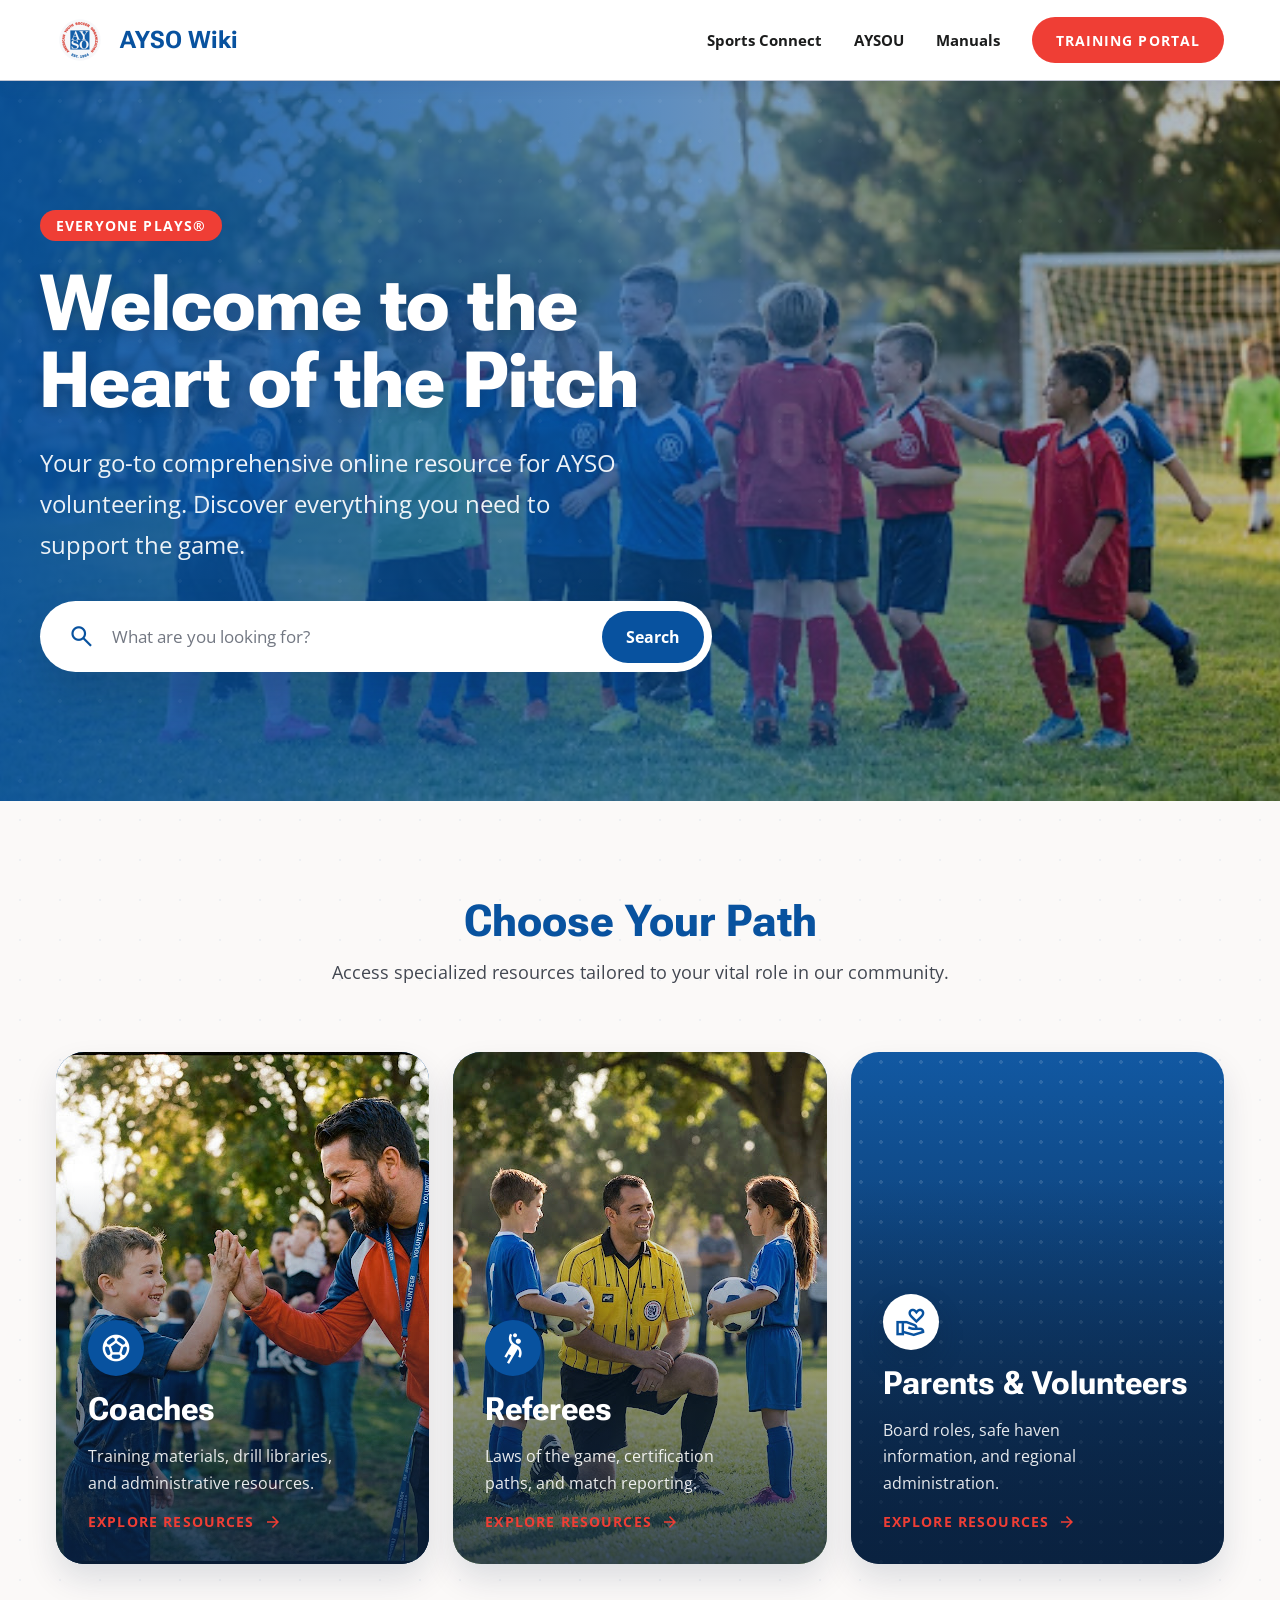
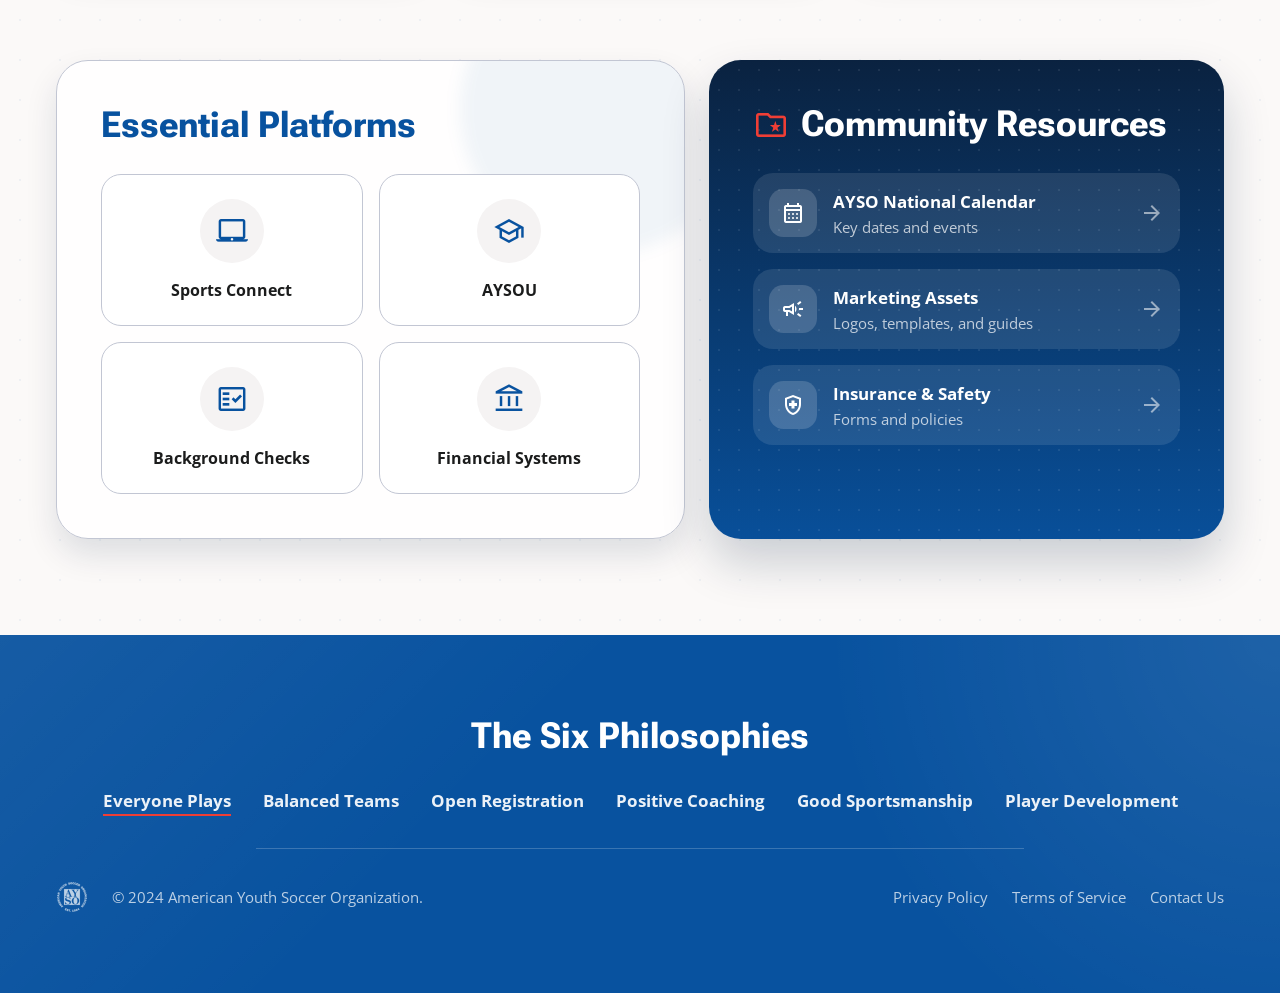
==== commit 99cc8d0e: "Use local images instead of CDN ones" ====
--- a/index.html
+++ b/index.html
@@ -14,7 +14,7 @@
     <header class="site-header">
         <div class="shell header-bar">
             <a class="brand" href="#">
-                <img alt="AYSO Logo" src="https://lh3.googleusercontent.com/aida/[base64]"/>
+                <img alt="AYSO Logo" src="images/ayso-logo-header.png"/>
                 <span>AYSO Wiki</span>
             </a>
             <nav aria-label="Primary" class="desktop-nav">
@@ -39,7 +39,7 @@
 
     <main class="page-main">
         <section class="hero">
-            <img alt="Diverse group of young soccer players celebrating" class="hero-media" src="https://lh3.googleusercontent.com/aida-public/[base64]"/>
+            <img alt="Diverse group of young soccer players celebrating" class="hero-media" src="images/hero-soccer-players.jpg"/>
             <div class="hero-overlay"></div>
             <div aria-hidden="true" class="hero-pattern"></div>
             <div class="shell hero-content">
@@ -67,7 +67,7 @@
                 </div>
                 <div class="role-grid">
                     <a class="role-card role-card--photo" href="#">
-                        <img alt="AYSO Coach" class="role-image" src="https://lh3.googleusercontent.com/aida-public/[base64]"/>
+                        <img alt="AYSO Coach" class="role-image" src="images/coach.jpg"/>
                         <div class="role-card-body">
                             <div class="role-icon">
                                 <span aria-hidden="true" class="material-symbols-outlined">sports_soccer</span>
@@ -79,7 +79,7 @@
                     </a>
 
                     <a class="role-card role-card--photo" href="#">
-                        <img alt="AYSO Referee" class="role-image" src="https://lh3.googleusercontent.com/aida-public/[base64]"/>
+                        <img alt="AYSO Referee" class="role-image" src="images/referee.jpg"/>
                         <div class="role-card-body">
                             <div class="role-icon">
                                 <span aria-hidden="true" class="material-symbols-outlined">sports_handball</span>
@@ -185,7 +185,7 @@
             <div aria-hidden="true" class="footer-divider"></div>
             <div class="footer-meta">
                 <div class="footer-brand">
-                    <img alt="AYSO Logo Small" src="https://lh3.googleusercontent.com/aida/[base64]"/>
+                    <img alt="AYSO Logo Small" src="images/ayso-logo-footer.png"/>
                     <span>© 2024 American Youth Soccer Organization.</span>
                 </div>
                 <div class="footer-links">
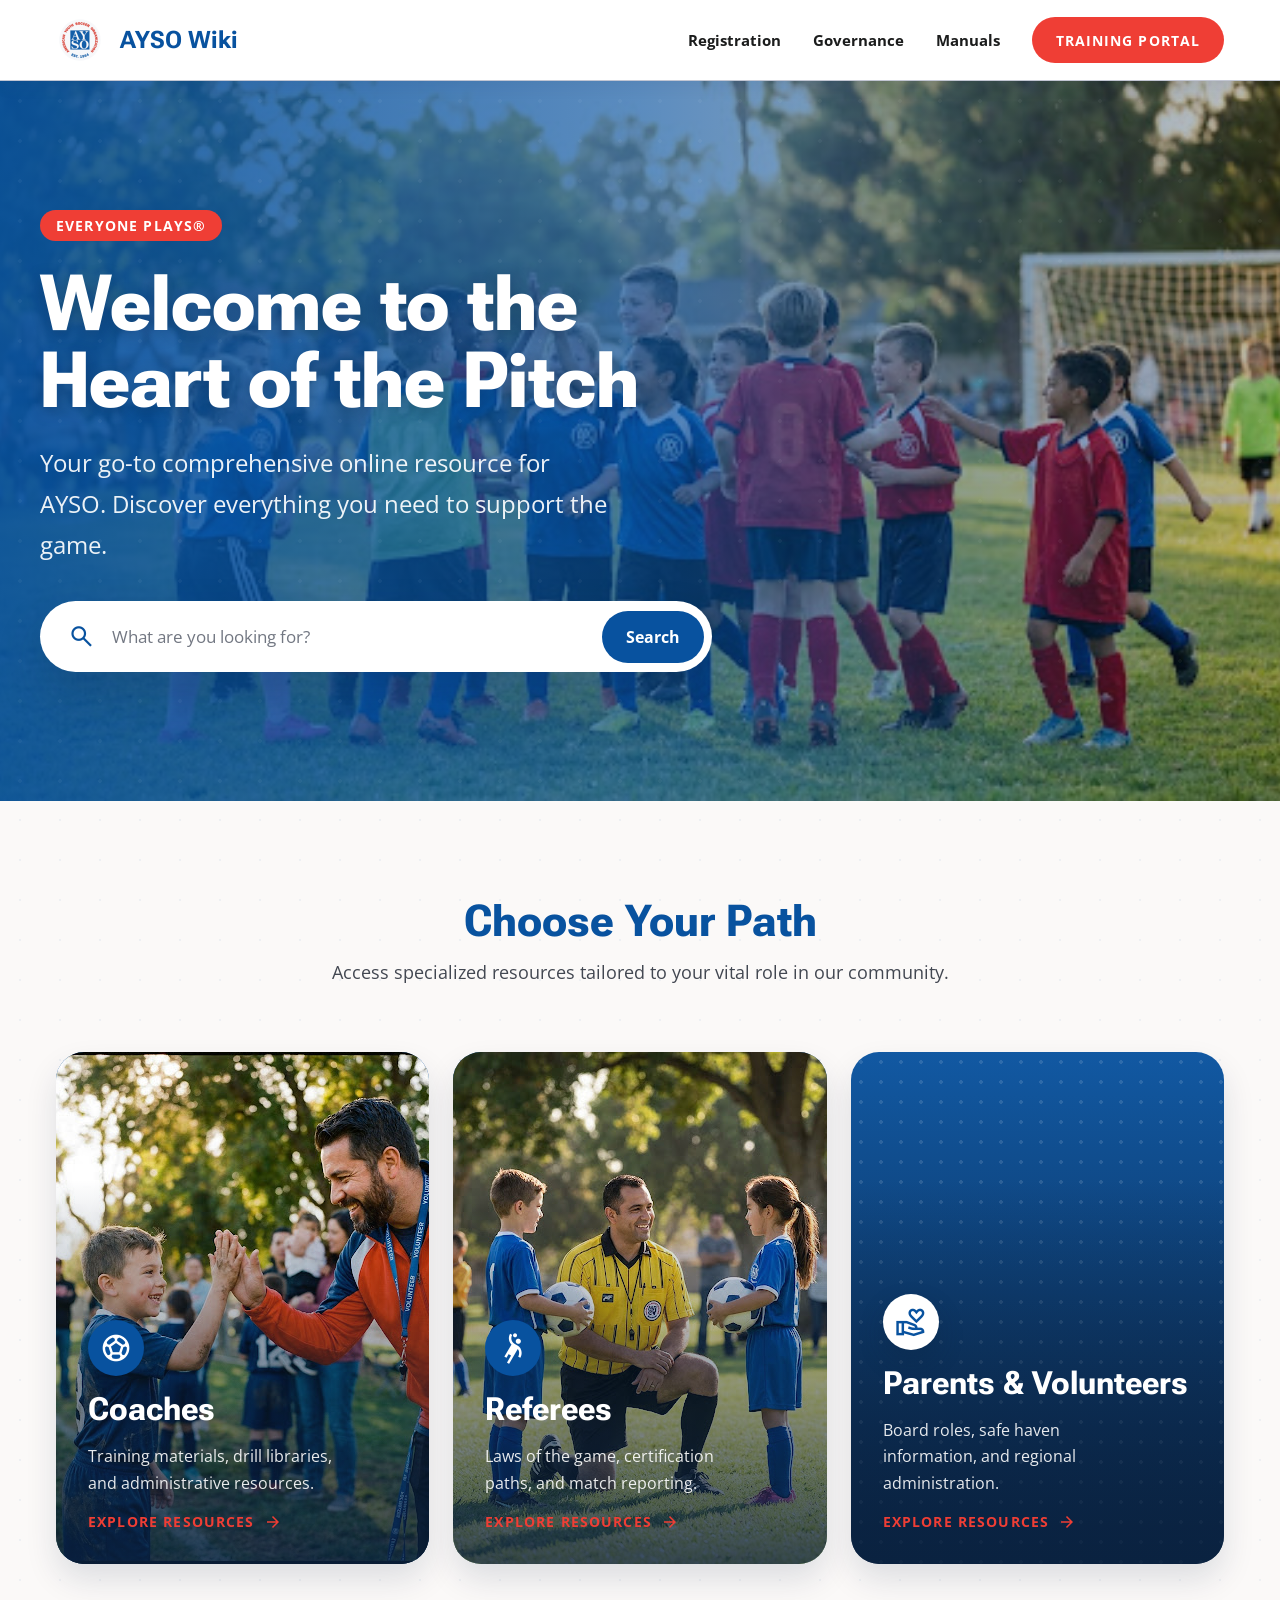
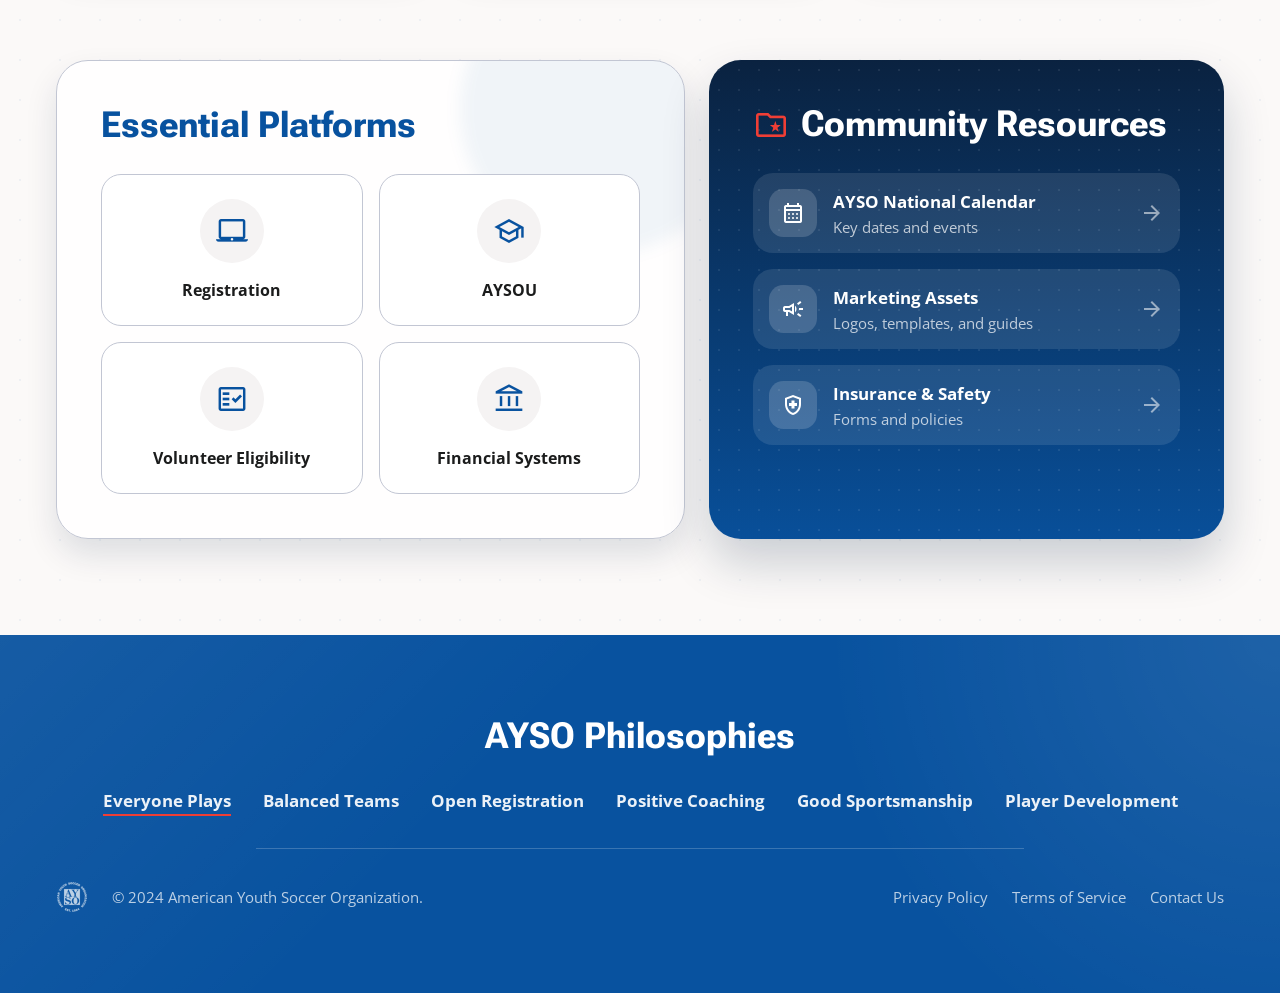
==== commit 6f7976d8: "Updates from Paula" ====
--- a/index.html
+++ b/index.html
@@ -18,8 +18,8 @@
                 <span>AYSO Wiki</span>
             </a>
             <nav aria-label="Primary" class="desktop-nav">
-                <a class="nav-link" href="#">Sports Connect</a>
-                <a class="nav-link" href="#">AYSOU</a>
+                <a class="nav-link" href="#">Registration</a>
+                <a class="nav-link" href="#">Governance</a>
                 <a class="nav-link" href="#">Manuals</a>
                 <a class="nav-cta" href="#">Training Portal</a>
             </nav>
@@ -28,8 +28,8 @@
                     <span aria-hidden="true" class="material-symbols-outlined">menu</span>
                 </summary>
                 <nav aria-label="Mobile primary">
-                    <a href="#">Sports Connect</a>
-                    <a href="#">AYSOU</a>
+                    <a href="#">Registration</a>
+                    <a href="#">Governance</a>
                     <a href="#">Manuals</a>
                     <a class="nav-cta" href="#">Training Portal</a>
                 </nav>
@@ -46,7 +46,7 @@
                 <div class="hero-copy">
                     <span class="eyebrow">Everyone Plays®</span>
                     <h1 class="hero-title">Welcome to the Heart of the Pitch</h1>
-                    <p>Your go-to comprehensive online resource for AYSO volunteering. Discover everything you need to support the game.</p>
+                    <p>Your go-to comprehensive online resource for AYSO. Discover everything you need to support the game.</p>
                     <form action="#" class="search-form" role="search">
                         <label class="visually-hidden" for="site-search">Search the AYSO Wiki</label>
                         <div class="search-field">
@@ -109,7 +109,7 @@
                     <div class="platform-grid">
                         <a class="platform-link" href="#">
                             <span aria-hidden="true" class="material-symbols-outlined platform-icon">laptop_mac</span>
-                            <span class="platform-label">Sports Connect</span>
+                            <span class="platform-label">Registration</span>
                         </a>
                         <a class="platform-link" href="#">
                             <span aria-hidden="true" class="material-symbols-outlined platform-icon">school</span>
@@ -117,7 +117,7 @@
                         </a>
                         <a class="platform-link" href="#">
                             <span aria-hidden="true" class="material-symbols-outlined platform-icon">fact_check</span>
-                            <span class="platform-label">Background Checks</span>
+                            <span class="platform-label">Volunteer Eligibility</span>
                         </a>
                         <a class="platform-link" href="#">
                             <span aria-hidden="true" class="material-symbols-outlined platform-icon">account_balance</span>
@@ -173,7 +173,7 @@
 
     <footer class="site-footer">
         <div class="shell footer-shell">
-            <h2 class="footer-title">The Six Philosophies</h2>
+            <h2 class="footer-title">AYSO Philosophies</h2>
             <nav aria-label="AYSO philosophies" class="philosophy-links">
                 <a class="is-active" href="#">Everyone Plays</a>
                 <a href="#">Balanced Teams</a>
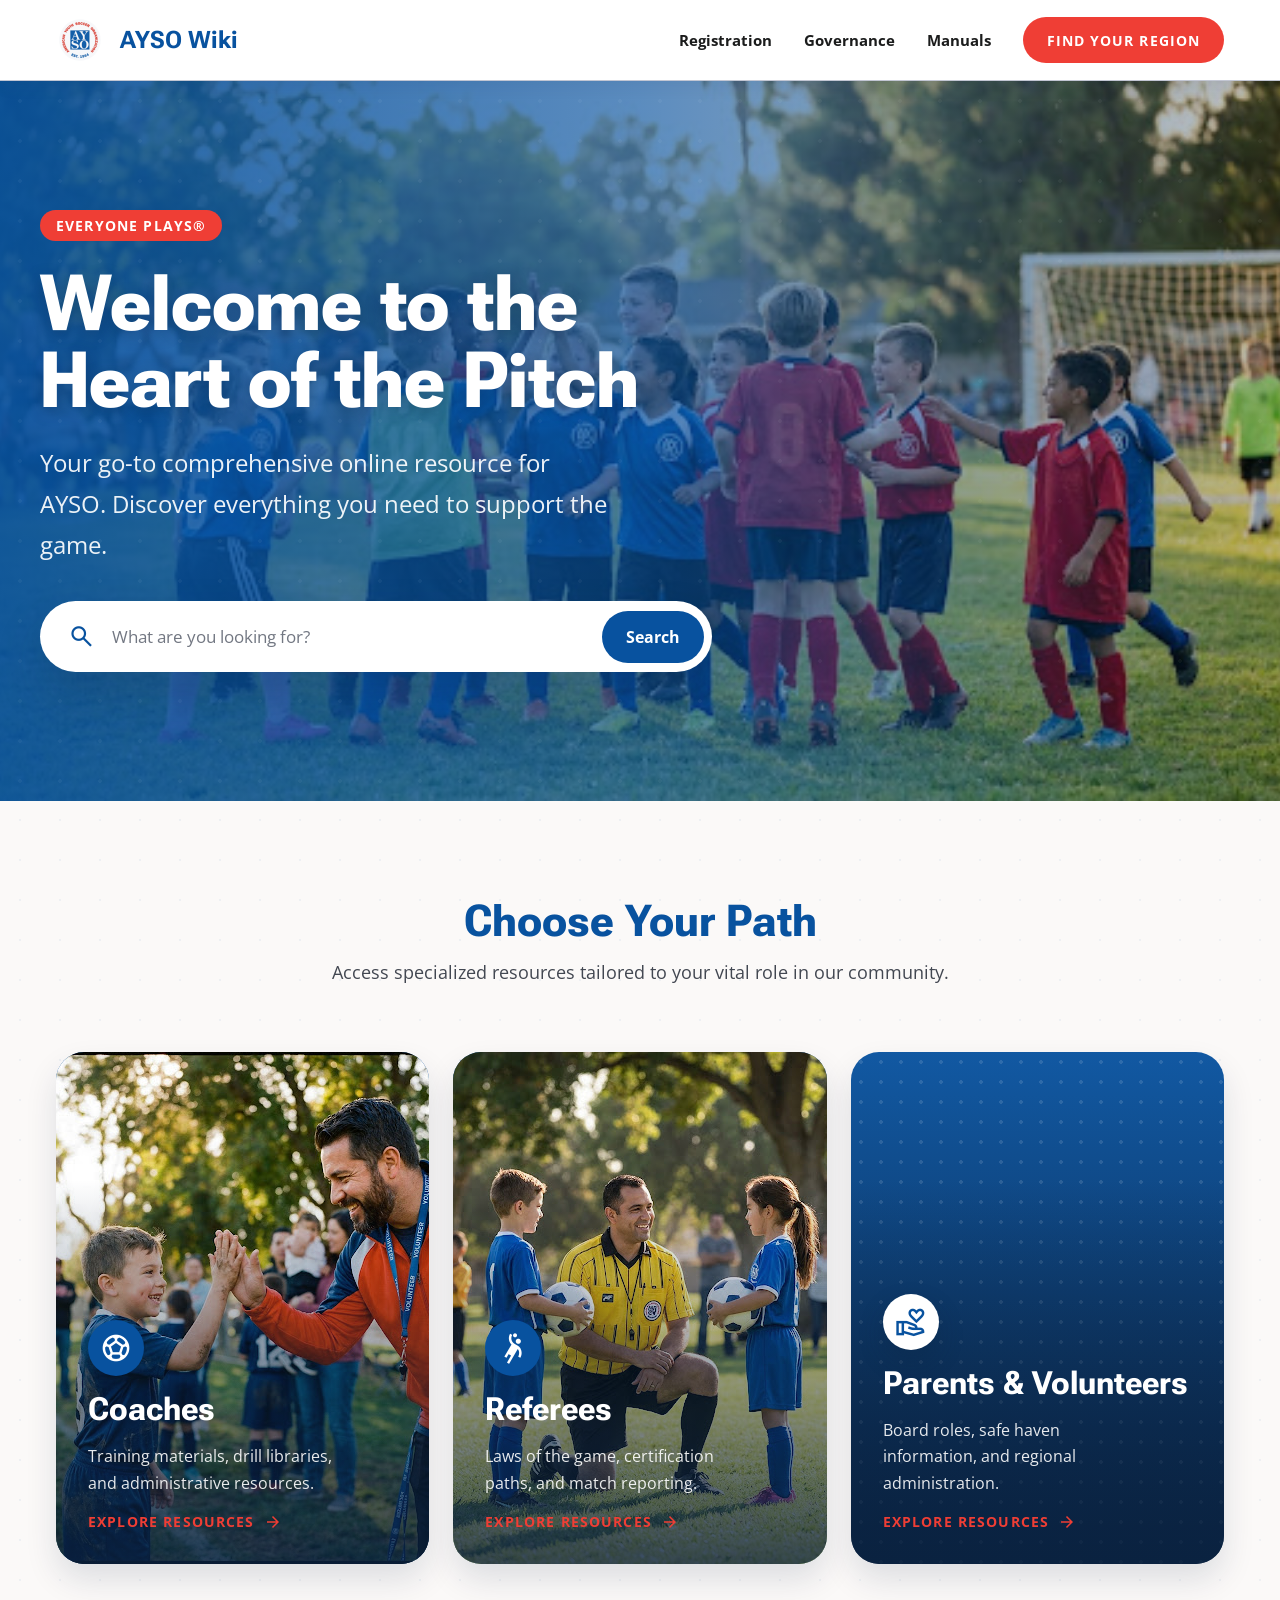
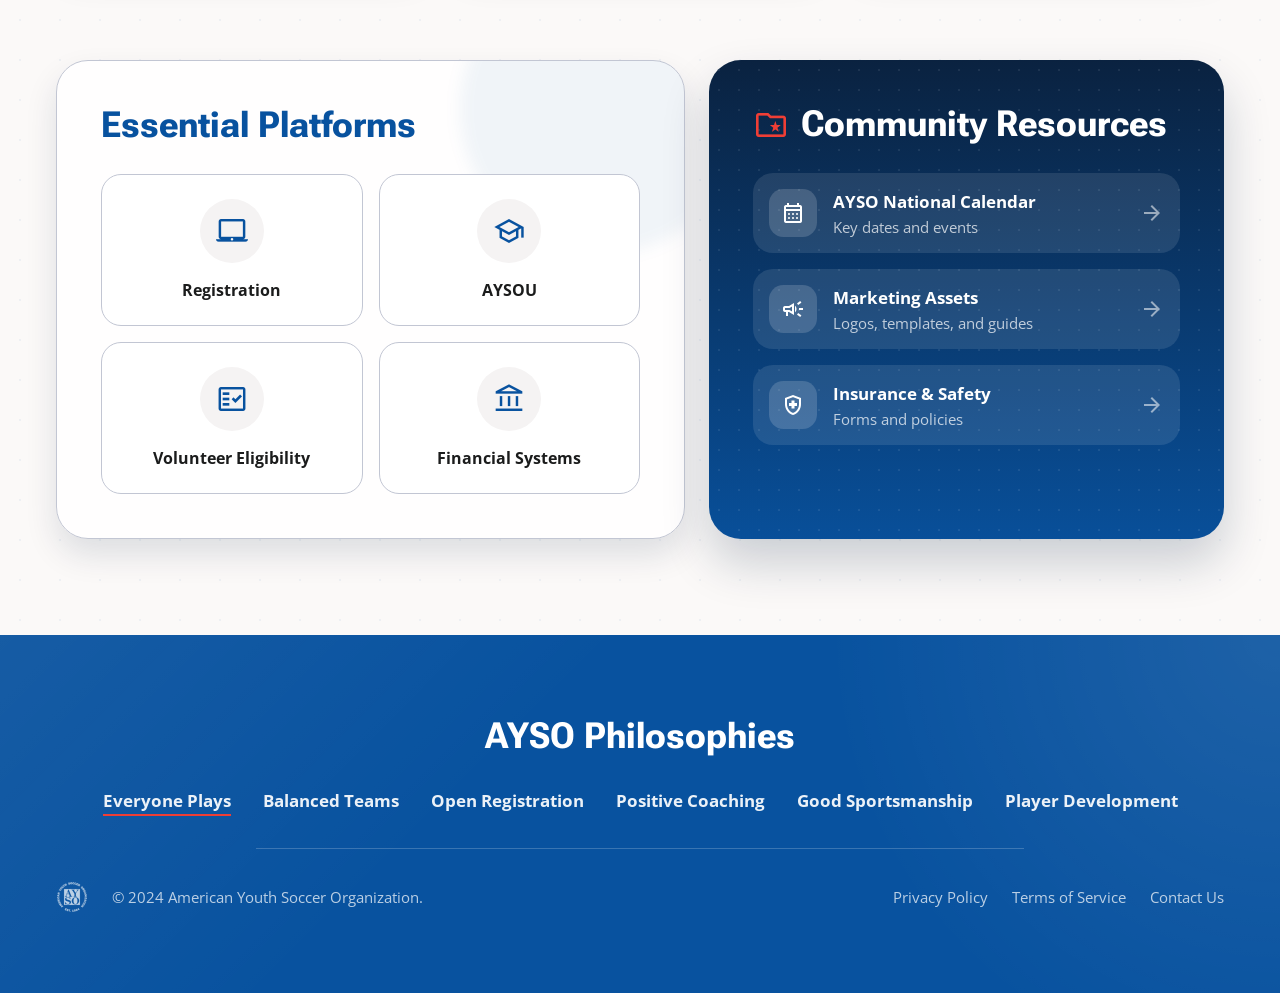
==== commit 7d3e8673: "Replace training portal link with find your region" ====
--- a/index.html
+++ b/index.html
@@ -21,7 +21,7 @@
                 <a class="nav-link" href="#">Registration</a>
                 <a class="nav-link" href="#">Governance</a>
                 <a class="nav-link" href="#">Manuals</a>
-                <a class="nav-cta" href="#">Training Portal</a>
+                <a class="nav-cta" href="#">FIND YOUR REGION</a>
             </nav>
             <details class="mobile-nav">
                 <summary aria-label="Open navigation menu">
@@ -31,7 +31,7 @@
                     <a href="#">Registration</a>
                     <a href="#">Governance</a>
                     <a href="#">Manuals</a>
-                    <a class="nav-cta" href="#">Training Portal</a>
+                    <a class="nav-cta" href="#">FIND YOUR REGION</a>
                 </nav>
             </details>
         </div>
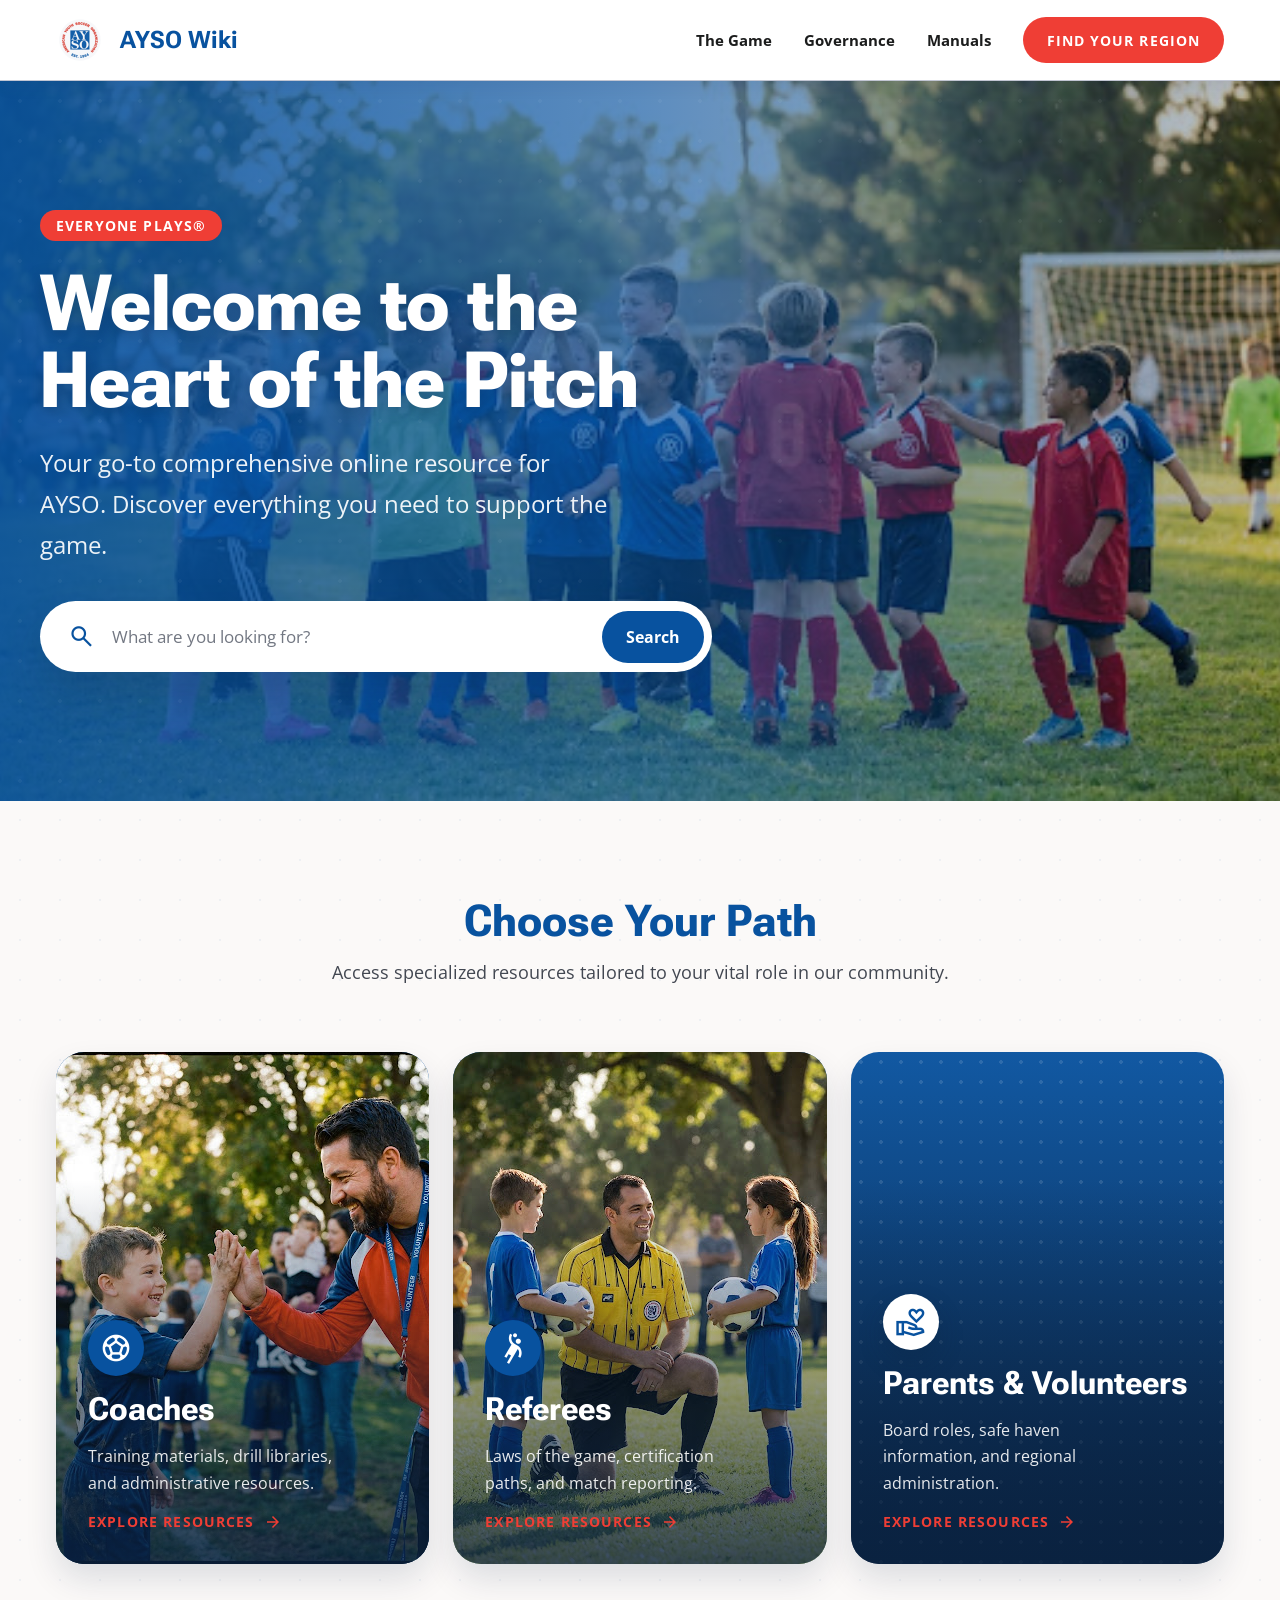
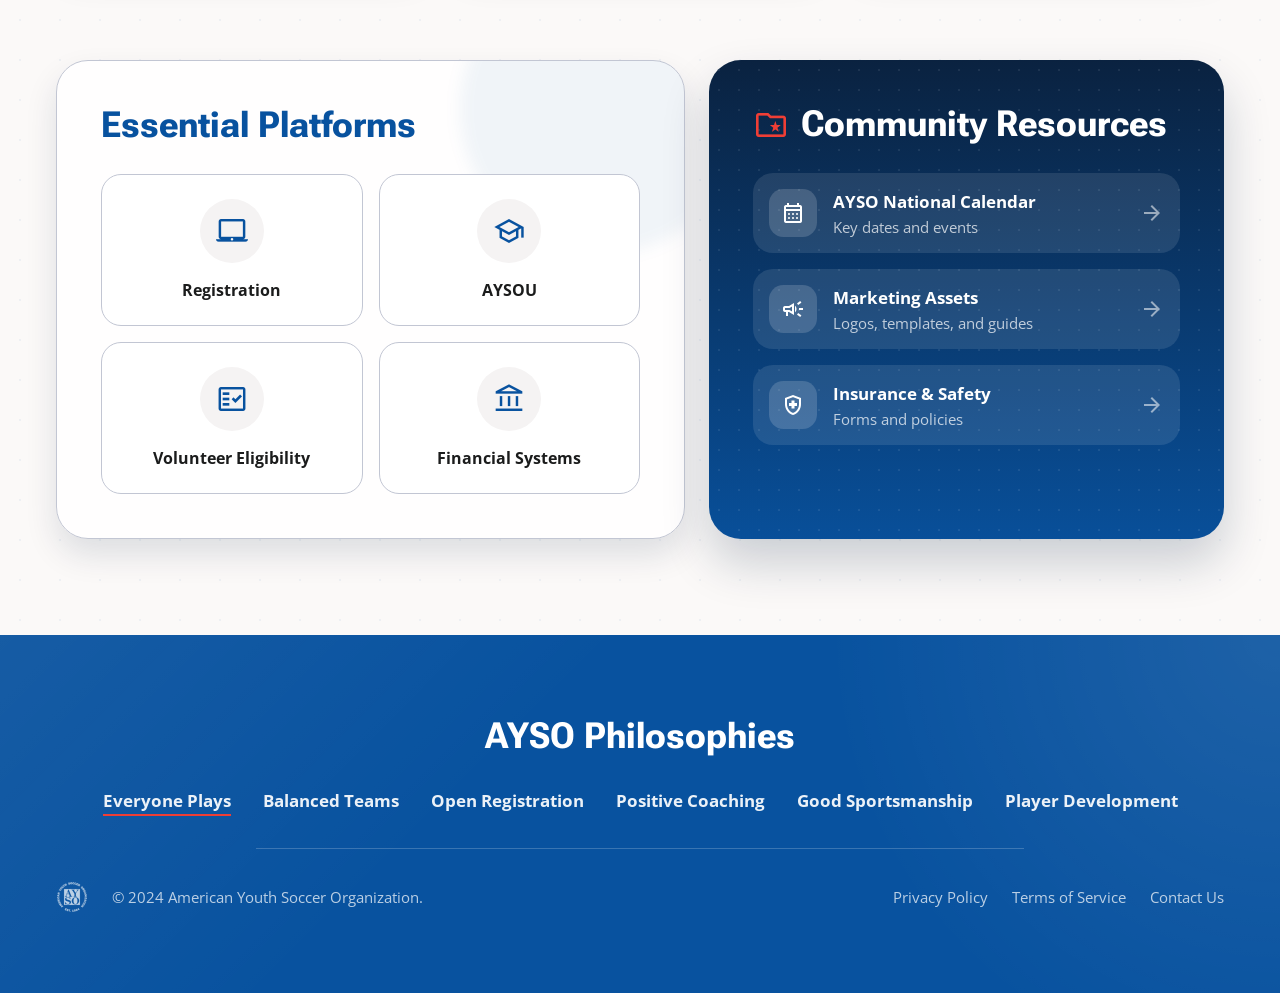
==== commit ec536230: "Repalce registration with "the game" in the top nav" ====
--- a/index.html
+++ b/index.html
@@ -18,7 +18,7 @@
                 <span>AYSO Wiki</span>
             </a>
             <nav aria-label="Primary" class="desktop-nav">
-                <a class="nav-link" href="#">Registration</a>
+                <a class="nav-link" href="#">The Game</a>
                 <a class="nav-link" href="#">Governance</a>
                 <a class="nav-link" href="#">Manuals</a>
                 <a class="nav-cta" href="#">FIND YOUR REGION</a>
@@ -28,7 +28,7 @@
                     <span aria-hidden="true" class="material-symbols-outlined">menu</span>
                 </summary>
                 <nav aria-label="Mobile primary">
-                    <a href="#">Registration</a>
+                    <a href="#">The Game</a>
                     <a href="#">Governance</a>
                     <a href="#">Manuals</a>
                     <a class="nav-cta" href="#">FIND YOUR REGION</a>
